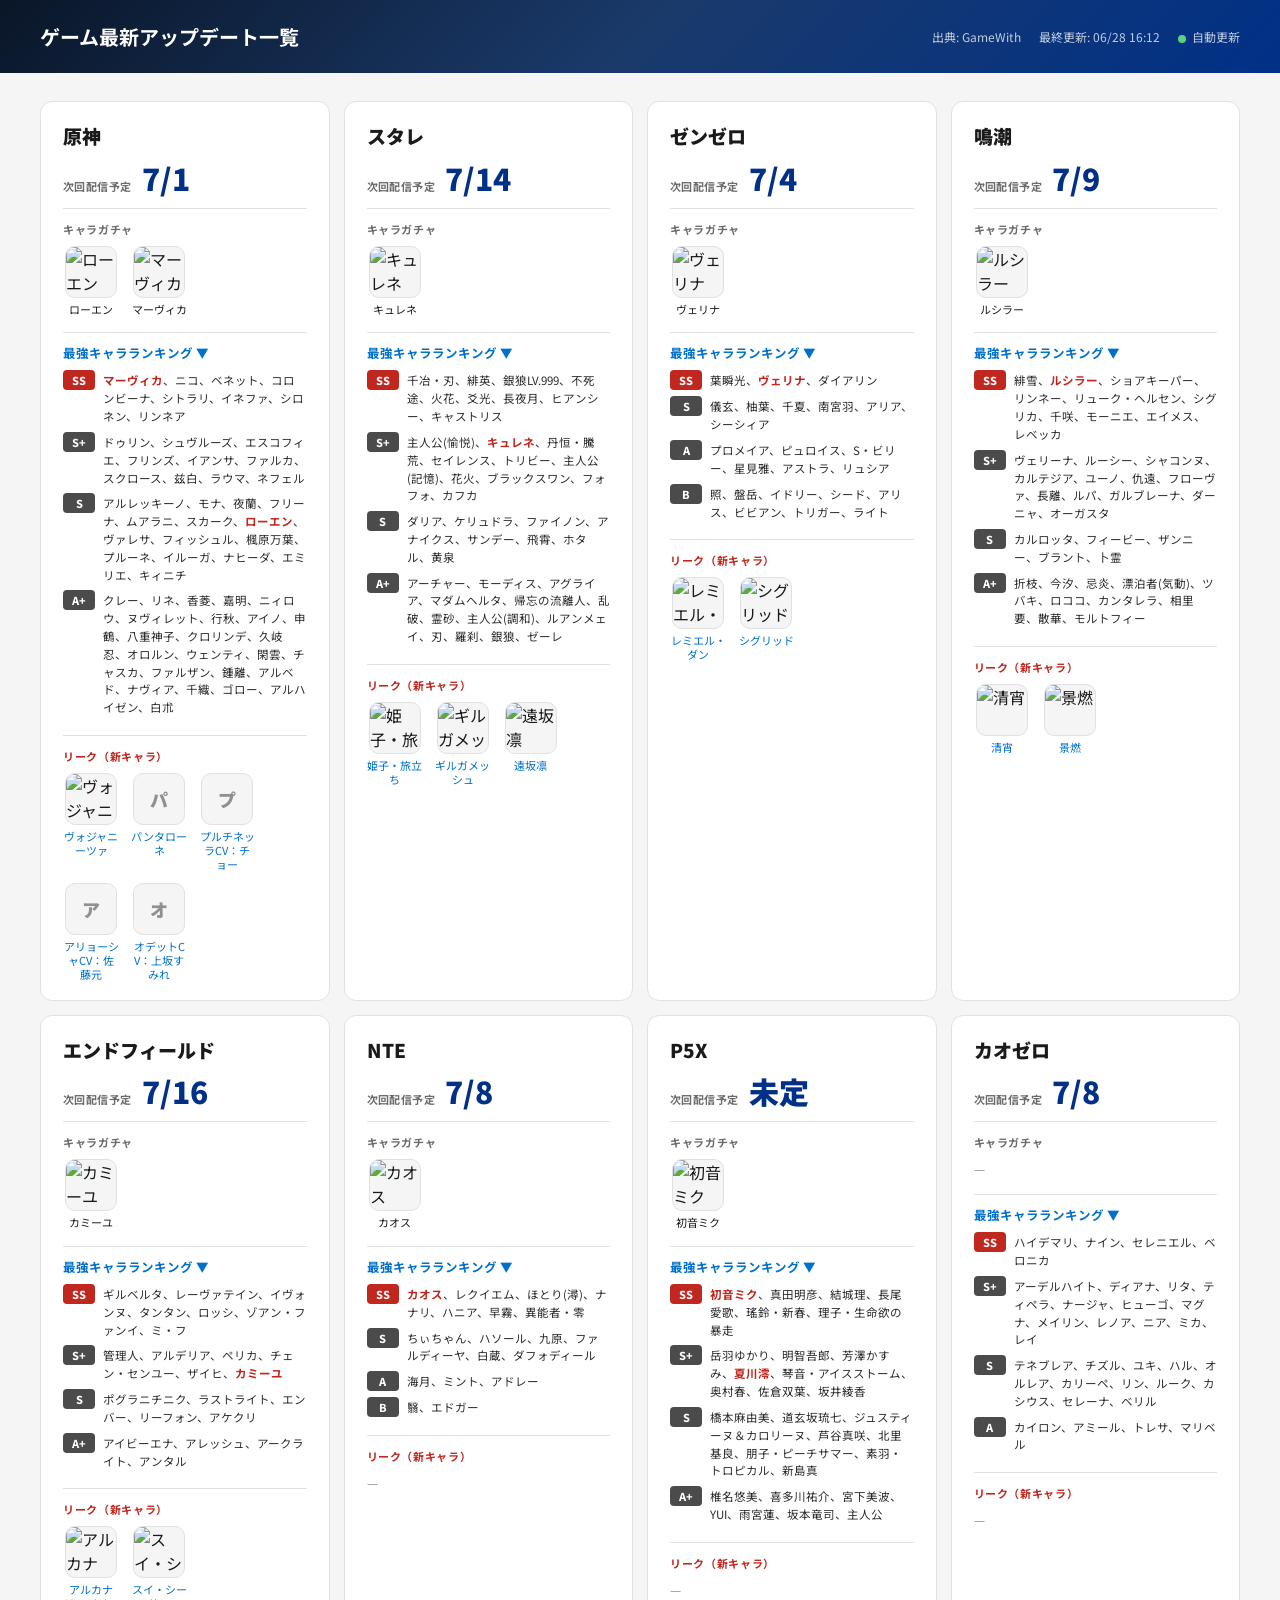
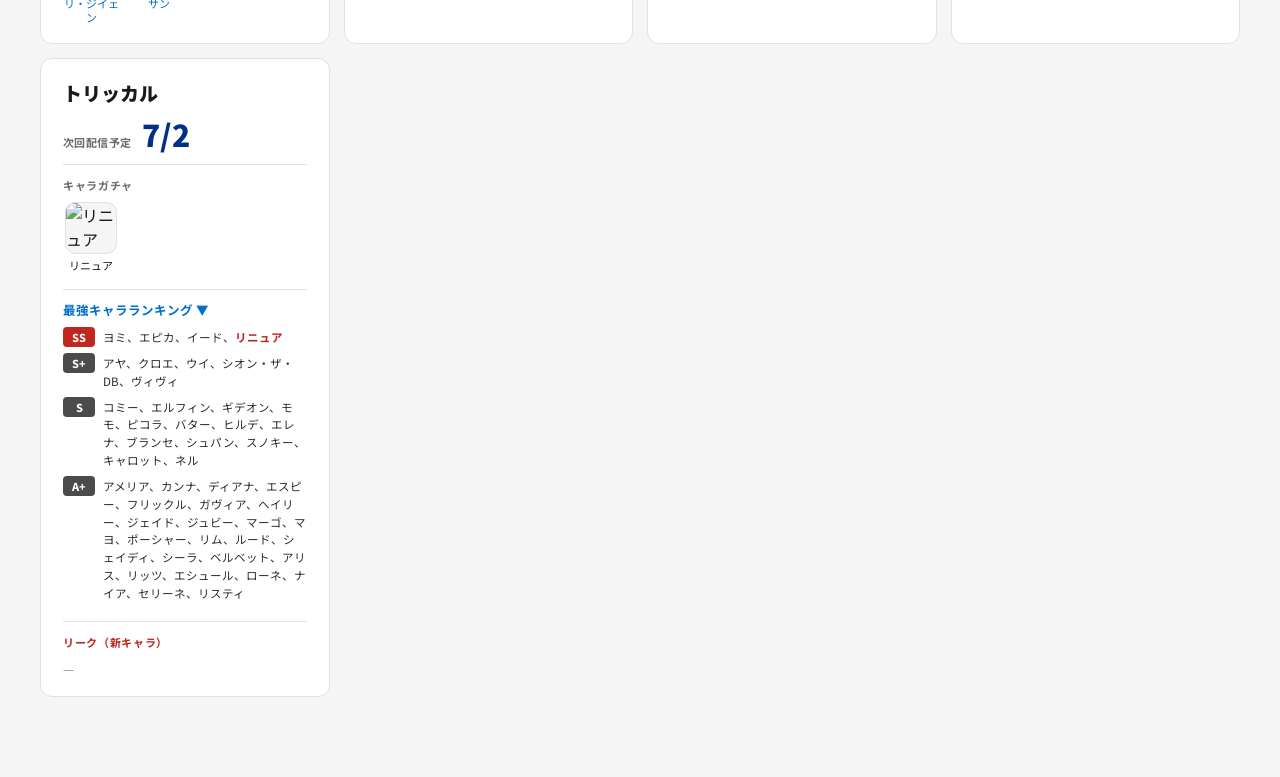
==== game-update-tracker/index.html @ 6299e8fa "feat: キャラガチャ欄をガチャスケジュールページ由来に（gacha_url追加、原神・P5X）。取得不可は最新キャラにフォールバック Co-Authored-By: Claude Opus 4.8" ====
<!DOCTYPE html>
<html lang="ja">
<head>
<meta charset="UTF-8">
<meta name="viewport" content="width=device-width, initial-scale=1.0">
<title>ゲーム最新アップデート一覧</title>
<link rel="stylesheet" href="https://unpkg.com/@spectrum-css/tokens@16/dist/css/index.css">
<style>
  @import url('https://fonts.googleapis.com/css2?family=Noto+Sans+JP:wght@400;500;700;900&display=swap');
  *{margin:0; padding:0; box-sizing:border-box;}
  body{
    font-family:"Noto Sans JP",-apple-system,BlinkMacSystemFont,sans-serif;
    background:var(--spectrum-gray-100,#f5f5f5); color:var(--spectrum-gray-900,#1a1a1a);
  }
  /* ── Header ── */
  .page-header{
    background:linear-gradient(135deg,#0a1628 0%,#1a3a6b 50%,#003087 100%);
    color:#fff; padding:22px 40px; position:sticky; top:0; z-index:100;
  }
  .header-inner{max-width:1760px; margin:0 auto; display:flex; align-items:center; gap:20px; flex-wrap:wrap;}
  .page-header h1{font-size:20px; font-weight:700;}
  .header-meta{margin-left:auto; display:flex; align-items:center; gap:18px; font-size:12px; color:rgba(255,255,255,.75);}
  .conn .dot{display:inline-block; width:8px; height:8px; border-radius:50%; background:rgba(255,255,255,.4); margin-right:6px; vertical-align:middle;}
  .conn .dot.ok{background:#5ad17a;}
  .btn-all{
    padding:8px 20px; border-radius:999px; border:1px solid rgba(255,255,255,.5);
    background:transparent; color:#fff; font-family:inherit; font-size:13px; font-weight:700;
    cursor:pointer; transition:all .15s;
  }
  .btn-all:hover:not(:disabled){background:#fff; color:#003087; border-color:#fff;}
  .btn-all:disabled{opacity:.4; cursor:default;}
  /* ── Content ── */
  .content{padding:28px 40px 80px; max-width:1760px; margin:0 auto;}
  .banner{display:none; font-size:12.5px; color:var(--spectrum-gray-700,#4b4b4b); background:#fff;
    border:1px solid var(--spectrum-gray-200,#e1e1e1); border-radius:10px; padding:12px 16px; margin-bottom:20px;}
  .banner.show{display:block;}
  .banner code{background:var(--spectrum-gray-100,#f5f5f5); padding:1px 6px; border-radius:4px;}
  .grid{display:grid; grid-template-columns:repeat(auto-fill,minmax(280px,1fr)); gap:14px;}
  .card{
    background:#fff; border-radius:12px; border:1px solid var(--spectrum-gray-200,#e1e1e1);
    padding:22px 22px 18px; display:flex; flex-direction:column; gap:14px;
    transition:box-shadow .15s, transform .12s;
  }
  .card:hover{box-shadow:0 4px 20px rgba(0,0,0,.08); transform:translateY(-2px);}
  .card.err{border-color:#c0271e;}
  .gname{font-size:19px; font-weight:900; line-height:1.3;}
  .release{display:flex; align-items:baseline; gap:10px;}
  .rlabel{font-size:11px; font-weight:700; color:var(--spectrum-gray-600,#6b6b6b); letter-spacing:.04em;}
  .rdate{font-size:30px; font-weight:900; color:#003087; line-height:1;}
  .datesrc{font-size:12px; color:#0070cc; text-decoration:none; font-weight:600;}
  .datesrc:hover{text-decoration:underline;}
  .datesrc.none{color:var(--spectrum-gray-700,#4b4b4b); font-weight:500;}
  .chars-sec{border-top:1px solid var(--spectrum-gray-200,#e1e1e1); padding-top:12px;}
  .chars-h{font-size:11px; font-weight:700; color:var(--spectrum-gray-600,#6b6b6b); letter-spacing:.06em; margin-bottom:9px;}
  .chars{display:flex; flex-wrap:wrap; gap:12px;}
  .char{display:flex; flex-direction:column; align-items:center; gap:5px; width:56px;}
  .char img{width:52px; height:52px; border-radius:10px; object-fit:cover; background:var(--spectrum-gray-100,#f5f5f5); border:1px solid var(--spectrum-gray-200,#e1e1e1);}
  .char .ph{width:52px; height:52px; border-radius:10px; background:var(--spectrum-gray-100,#f5f5f5); border:1px solid var(--spectrum-gray-200,#e1e1e1); display:flex; align-items:center; justify-content:center; font-size:18px; font-weight:900; color:var(--spectrum-gray-500,#909090);}
  .char .cn{font-size:11px; text-align:center; line-height:1.25; word-break:break-all;}
  .empty{font-size:12.5px; color:var(--spectrum-gray-500,#909090);}
  .src{margin-top:auto; font-size:12.5px; color:#0070cc; text-decoration:none; font-weight:600;}
  .src:hover{text-decoration:underline;}
  .errmsg{font-size:11.5px; color:#c0271e;}
  .tier{border-top:1px solid var(--spectrum-gray-200,#e1e1e1); margin-top:2px;}
  .tier-toggle{width:100%; text-align:left; border:none; background:none; padding:10px 0 2px; font-size:12.5px; font-weight:700; color:#0070cc; cursor:pointer; font-family:inherit;}
  .tier-toggle:hover{text-decoration:underline;}
  .tier-body{display:flex; flex-direction:column; gap:6px; padding:6px 0 2px;}
  .tier-row{display:flex; gap:8px; align-items:baseline;}
  .tier-rank{flex-shrink:0; min-width:32px; text-align:center; font-size:11px; font-weight:800; color:#fff; background:var(--spectrum-gray-700,#4b4b4b); border-radius:4px; padding:2px 4px;}
  .tier-rank.ss{background:#c0271e;}
  .tier-names{font-size:11.5px; color:var(--spectrum-gray-800,#2c2c2c); line-height:1.55;}
  .tier-names .hot{color:#c0271e; font-weight:700;}
  .leak{margin-top:2px;}
  .leak .chars-h{color:#c0271e;}
  a.rdate.lk{text-decoration:none; cursor:pointer;}
  a.rdate.lk:hover{text-decoration:underline;}
  .char a.cn{color:#0070cc; text-decoration:none;}
  .char a.cn:hover{text-decoration:underline;}
</style>
</head>
<body>
<header class="page-header">
  <div class="header-inner">
    <h1>ゲーム最新アップデート一覧</h1>
    <button class="btn-all" id="refreshAll">すべて更新</button>
    <div class="header-meta">
      <span>出典: GameWith</span>
      <span id="updatedAt">最終更新: —</span>
      <span class="conn" id="conn"><span class="dot"></span>接続確認中</span>
    </div>
  </div>
</header>
<main class="content">
  <div class="banner" id="banner"></div>
  <div class="grid" id="grid"></div>
</main>

<script>
const grid = document.getElementById('grid');
const banner = document.getElementById('banner');
const fmtTime = iso => {
  if(!iso) return '—';
  const d = new Date(iso); const p = n => String(n).padStart(2,'0');
  return `${p(d.getMonth()+1)}/${p(d.getDate())} ${p(d.getHours())}:${p(d.getMinutes())}`;
};
const esc = s => (s||'').replace(/[&<>"]/g, c => ({'&':'&amp;','<':'&lt;','>':'&gt;','"':'&quot;'}[c]));

function charHTML(c, href){
  const img = c.img
    ? `<img src="${esc(c.img)}" alt="${esc(c.name)}" loading="lazy">`
    : `<div class="ph">${esc((c.name||'?').slice(0,1))}</div>`;
  const cn = href
    ? `<a class="cn lk" href="${esc(href)}" rel="noopener">${esc(c.name)}</a>`
    : `<div class="cn">${esc(c.name)}</div>`;
  return `<div class="char">${img}${cn}</div>`;
}

function cardHTML(g){
  const charsBlock = (list, href) => (list && list.length)
    ? `<div class="chars">${list.map(c => charHTML(c, href)).join('')}</div>`
    : `<div class="empty">—</div>`;
  const rdate = g.date_url
    ? `<a class="rdate lk" href="${esc(g.date_url)}" rel="noopener">${esc(g.release_date||'未定')}</a>`
    : `<span class="rdate">${esc(g.release_date||'未定')}</span>`;
  const hot = g.banner_chars || [];
  const isHot = n => hot.some(b => b && (n === b || n.includes(b) || b.includes(n)));
  const nm = n => isHot(n) ? `<span class="hot">${esc(n)}</span>` : esc(n);
  const tier = (g.tier && g.tier.length)
    ? `<div class="tier"><button class="tier-toggle" type="button" data-src="${esc(g.tier_url||'')}">最強キャラランキング ▼</button>`
      + `<div class="tier-body" hidden>`
      + g.tier.map(t => `<div class="tier-row"><span class="tier-rank ${t.rank==='SS'?'ss':''}">${esc(t.rank)}</span><span class="tier-names">${t.chars.map(nm).join('、')}</span></div>`).join('')
      + `</div></div>`
    : '';
  const newSec = `<div class="chars-sec"><div class="chars-h">キャラガチャ</div>${charsBlock(g.new_characters)}</div>`;
  const leakSec = `<div class="chars-sec leak"><div class="chars-h">リーク（新キャラ）</div>${charsBlock(g.leak_characters, g.leak_url)}</div>`;
  const err = g.error ? `<div class="errmsg">取得エラー: ${esc(g.error)}</div>` : '';
  return `
  <div class="card${g.error?' err':''}" data-id="${g.id}">
    <div class="gname">${esc(g.short||g.name)}</div>
    <div class="release"><span class="rlabel">次回配信予定</span>${rdate}</div>
    ${newSec}
    ${tier}
    ${leakSec}
    ${err}
  </div>`;
}

function render(data){
  grid.innerHTML = data.games.map(cardHTML).join('');
  document.getElementById('updatedAt').textContent = '最終更新: ' + fmtTime(data.updated_at);
}
// mode: 'server'（ローカルサーバ接続）/ 'static'（Pages等・data.json直読み）/ 'off'
function setConn(mode){
  const conn = document.getElementById('conn');
  const btn = document.getElementById('refreshAll');
  if(mode === 'server'){
    conn.innerHTML = '<span class="dot ok"></span>サーバ接続中';
    btn.style.display = ''; btn.disabled = false;
  } else if(mode === 'static'){
    conn.innerHTML = '<span class="dot ok"></span>自動更新';
    btn.style.display = 'none';
  } else {
    conn.innerHTML = '<span class="dot"></span>未接続';
    btn.style.display = 'none';
  }
}
async function load(){
  // 1) ローカルサーバがあればライブ取得
  try{
    const r = await fetch('/api/games', {cache:'no-store'});
    if(r.ok){ setConn('server'); render(await r.json()); return; }
  }catch(e){}
  // 2) 静的配信（GitHub Pages 等）: data.json を直読み
  try{
    const r = await fetch('data.json', {cache:'no-store'});
    if(r.ok){ setConn('static'); render(await r.json()); return; }
  }catch(e){}
  setConn('off');
  banner.classList.add('show');
  banner.innerHTML = 'データを読み込めません。ローカルで使う場合は <code>start.command</code> を起動してください。';
}
async function refreshAll(){
  const btn = document.getElementById('refreshAll');
  btn.disabled = true; btn.textContent = '全件取得中…'; grid.style.opacity = .5;
  try{
    const data = await (await fetch('/api/refresh-all', {method:'POST'})).json();
    setConn('server'); render(data);
  }catch(e){ setConn('off'); }
  grid.style.opacity = 1; btn.textContent = 'すべて更新'; btn.disabled = false;
}
document.getElementById('refreshAll').addEventListener('click', refreshAll);
function openWin(url){
  if(!url) return;
  const w = 412, h = 915;
  // 画面右側に表示。名前付きウィンドウ "gw_popup" を使い回す（中身が差し替わる）。
  const feat = `popup=yes,width=${w},height=${h},left=${Math.max(0,screen.width-w-40)},top=80,scrollbars=yes,resizable=yes`;
  window.open(url, 'gw_popup', feat);
}
grid.addEventListener('click', e => {
  // すべてのリンク（次回配信予定・リーク）は別ウィンドウで開く仕様に統一。
  const a = e.target.closest('a.lk');
  if(a){ e.preventDefault(); openWin(a.getAttribute('href')); return; }
  const b = e.target.closest('.tier-toggle');
  if(!b) return;
  const body = b.nextElementSibling;
  if(body.hasAttribute('hidden')){
    body.removeAttribute('hidden'); b.textContent = '最強キャラランキング ▲';
    openWin(b.dataset.src);
  } else {
    body.setAttribute('hidden',''); b.textContent = '最強キャラランキング ▼';
  }
});
load();
</script>
</body>
</html>
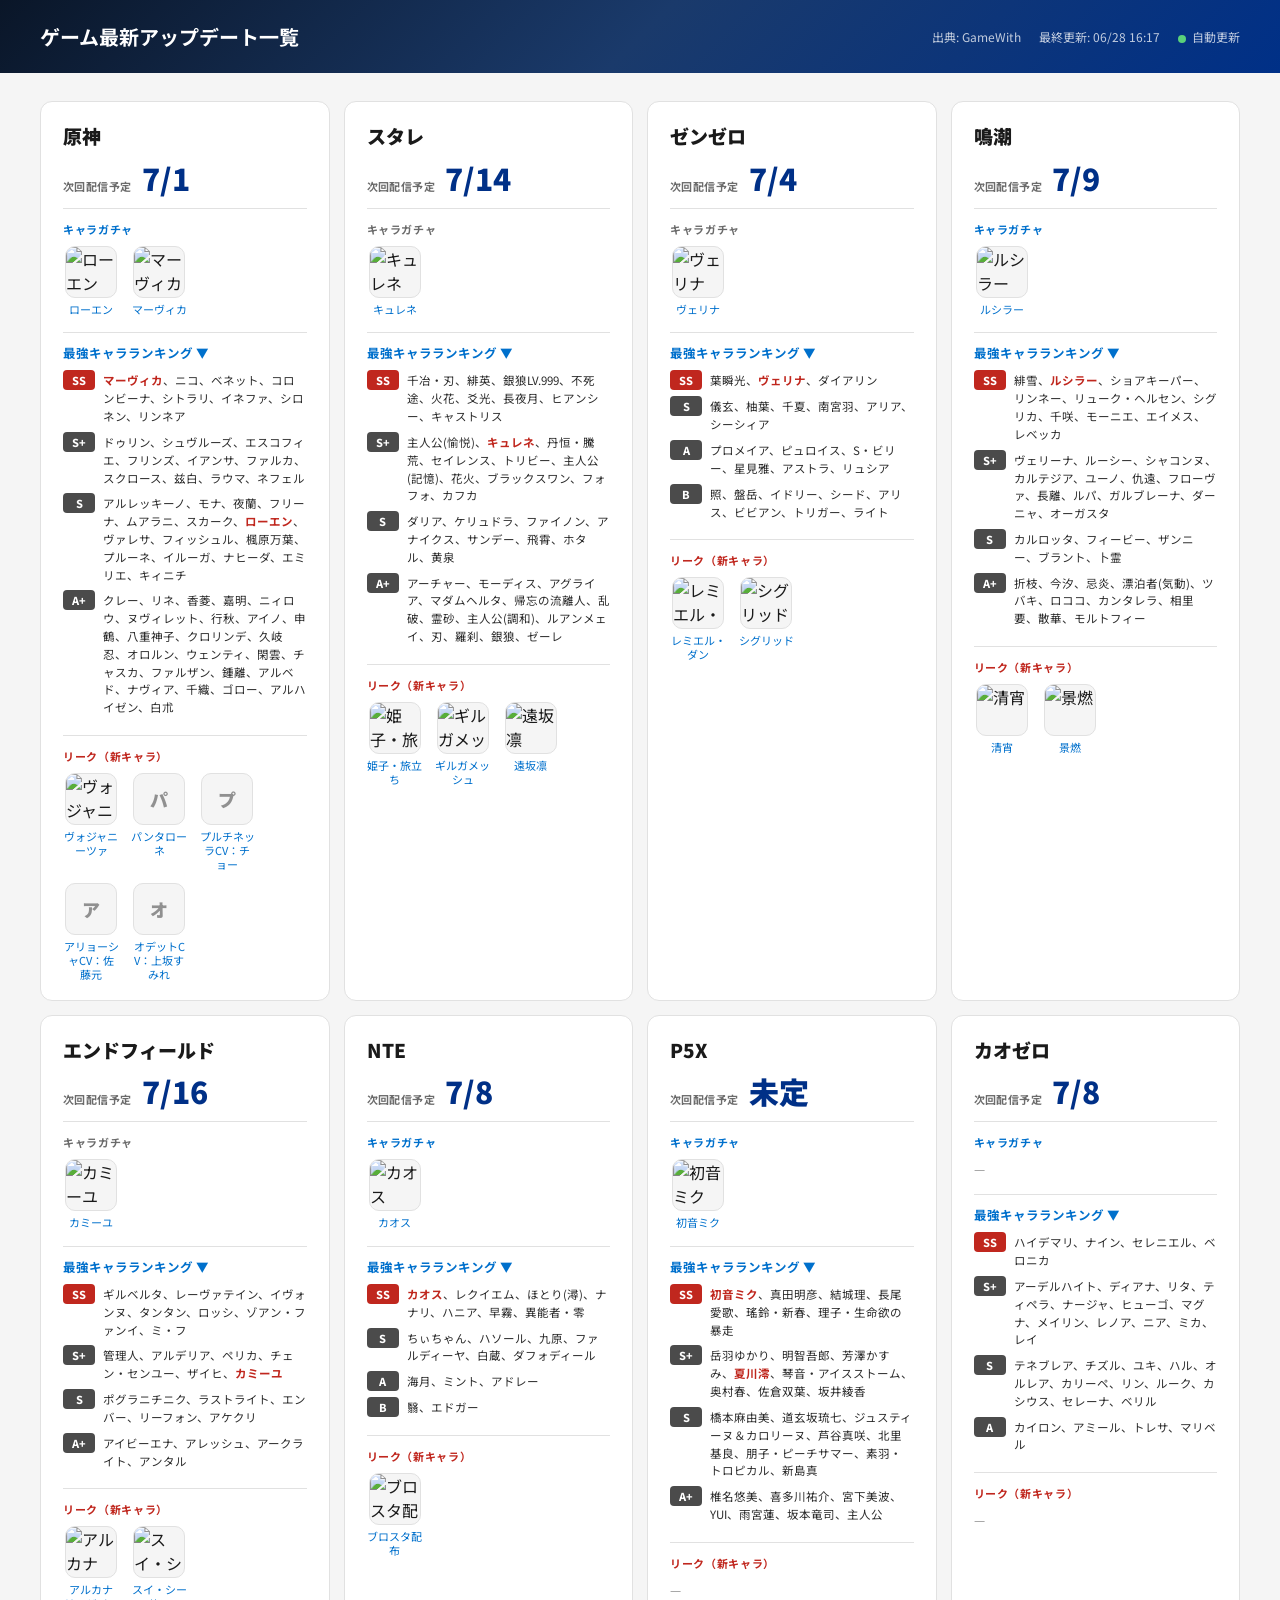
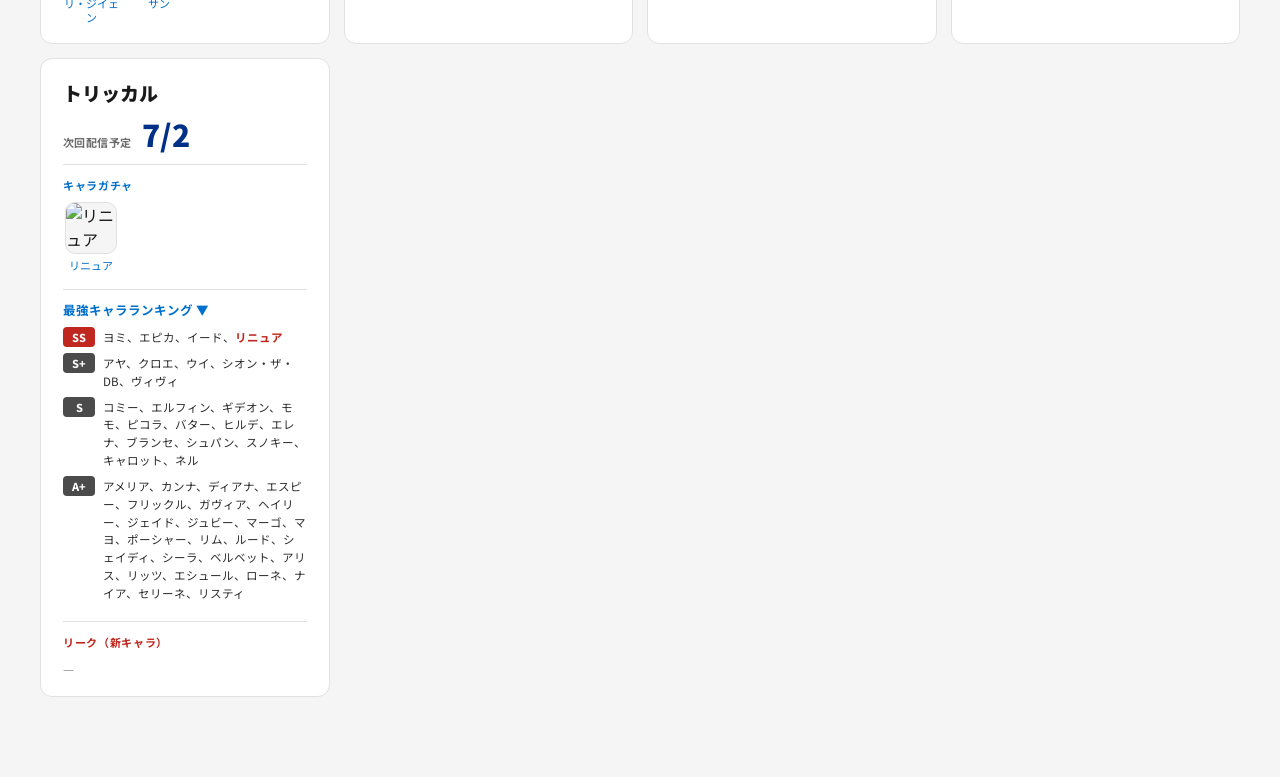
==== commit b88c7872: "feat: キャラガチャ見出し→ガチャページ、各キャラ→キャラページ、ランキング各キャラ→キャラページのリンク追加。NTEリーク(gamsgo)設定 Co-Authored-By: Claude Op" ====
--- a/game-update-tracker/index.html
+++ b/game-update-tracker/index.html
@@ -76,6 +76,10 @@
   a.rdate.lk:hover{text-decoration:underline;}
   .char a.cn{color:#0070cc; text-decoration:none;}
   .char a.cn:hover{text-decoration:underline;}
+  a.chars-h{display:block; color:#0070cc; text-decoration:none; cursor:pointer;}
+  a.chars-h:hover{text-decoration:underline;}
+  .tier-names a.tlink{color:inherit; text-decoration:none;}
+  .tier-names a.tlink:hover{text-decoration:underline;}
 </style>
 </head>
 <body>
@@ -109,8 +113,9 @@
   const img = c.img
     ? `<img src="${esc(c.img)}" alt="${esc(c.name)}" loading="lazy">`
     : `<div class="ph">${esc((c.name||'?').slice(0,1))}</div>`;
-  const cn = href
-    ? `<a class="cn lk" href="${esc(href)}" rel="noopener">${esc(c.name)}</a>`
+  const link = c.url || href;
+  const cn = link
+    ? `<a class="cn lk" href="${esc(link)}" rel="noopener">${esc(c.name)}</a>`
     : `<div class="cn">${esc(c.name)}</div>`;
   return `<div class="char">${img}${cn}</div>`;
 }
@@ -124,14 +129,21 @@
     : `<span class="rdate">${esc(g.release_date||'未定')}</span>`;
   const hot = g.banner_chars || [];
   const isHot = n => hot.some(b => b && (n === b || n.includes(b) || b.includes(n)));
-  const nm = n => isHot(n) ? `<span class="hot">${esc(n)}</span>` : esc(n);
+  const links = g.char_links || {};
+  const nm = n => {
+    const t = isHot(n) ? `<span class="hot">${esc(n)}</span>` : esc(n);
+    return links[n] ? `<a class="lk tlink" href="${esc(links[n])}" rel="noopener">${t}</a>` : t;
+  };
   const tier = (g.tier && g.tier.length)
     ? `<div class="tier"><button class="tier-toggle" type="button" data-src="${esc(g.tier_url||'')}">最強キャラランキング ▼</button>`
       + `<div class="tier-body" hidden>`
       + g.tier.map(t => `<div class="tier-row"><span class="tier-rank ${t.rank==='SS'?'ss':''}">${esc(t.rank)}</span><span class="tier-names">${t.chars.map(nm).join('、')}</span></div>`).join('')
       + `</div></div>`
     : '';
-  const newSec = `<div class="chars-sec"><div class="chars-h">キャラガチャ</div>${charsBlock(g.new_characters)}</div>`;
+  const gachaHead = g.gacha_url
+    ? `<a class="chars-h lk" href="${esc(g.gacha_url)}" rel="noopener">キャラガチャ</a>`
+    : `<div class="chars-h">キャラガチャ</div>`;
+  const newSec = `<div class="chars-sec">${gachaHead}${charsBlock(g.new_characters)}</div>`;
   const leakSec = `<div class="chars-sec leak"><div class="chars-h">リーク（新キャラ）</div>${charsBlock(g.leak_characters, g.leak_url)}</div>`;
   const err = g.error ? `<div class="errmsg">取得エラー: ${esc(g.error)}</div>` : '';
   return `
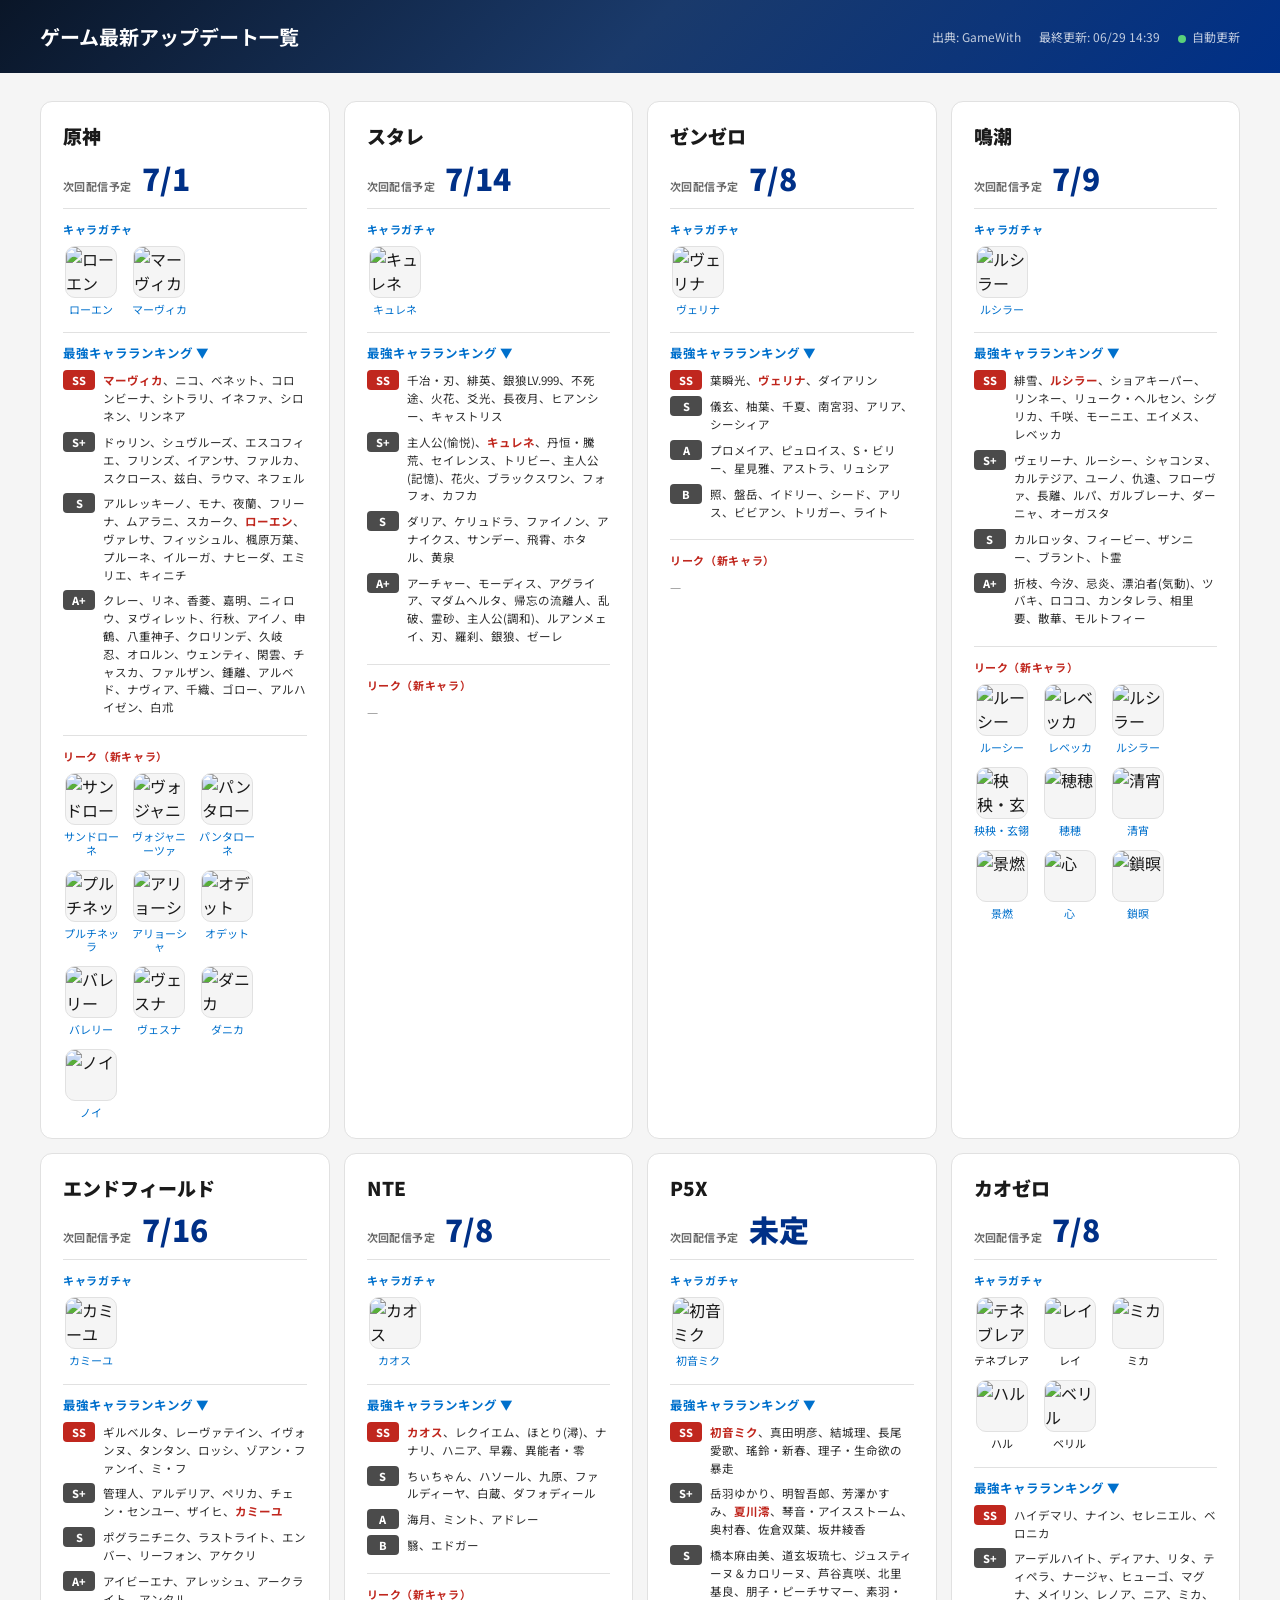
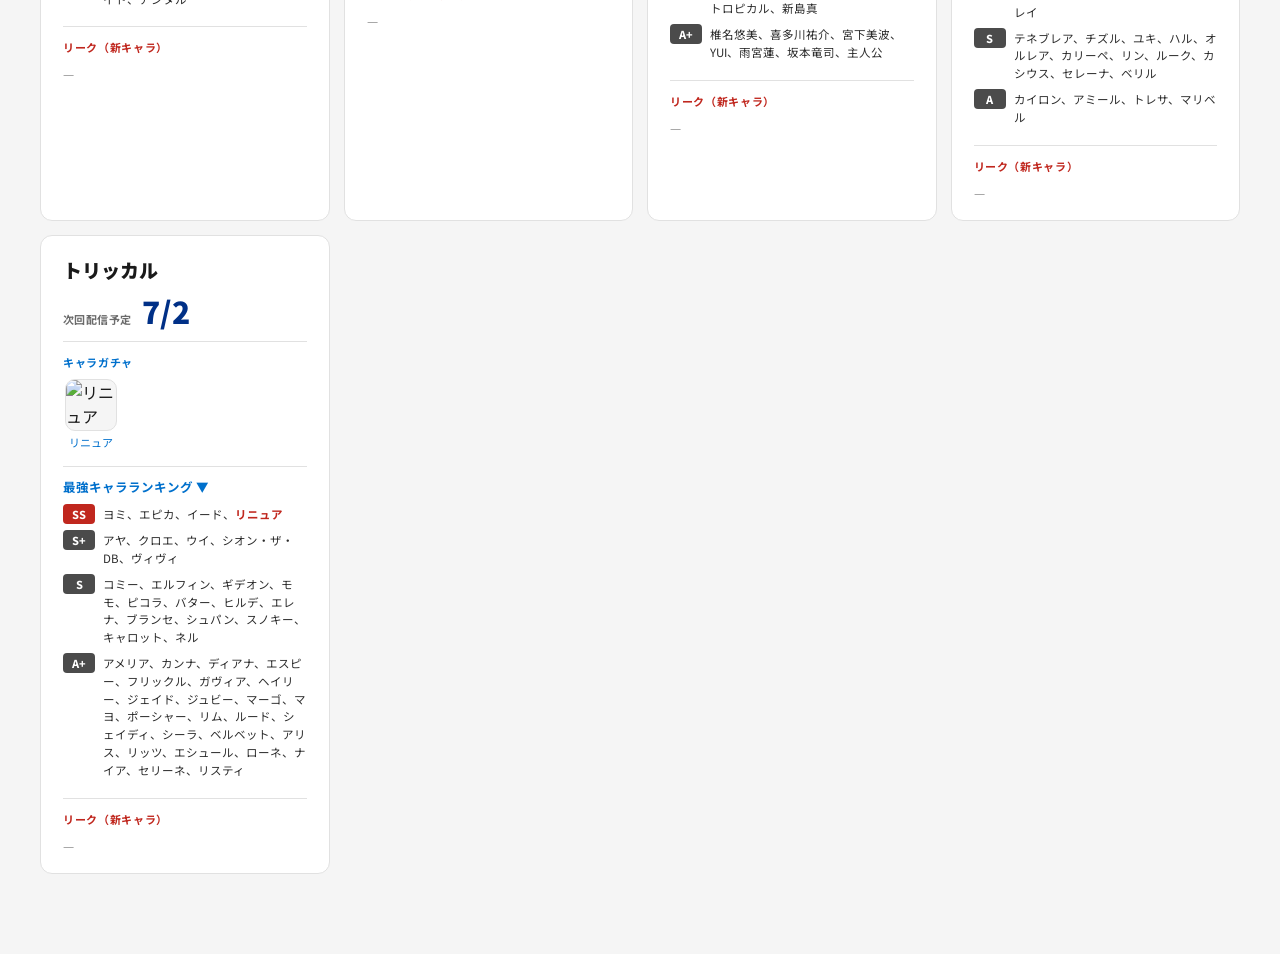
==== commit d0c9c98e: "feat: 次回配信予定を現行ガチャ期間(年付き)で厳密判定。スタレ/ゼンゼロ/エンドフィールド(game8)の日付ソース設定。リーク見出しリンク・重複排除・取得失敗時の保持 Co-Authored-" ====
--- a/game-update-tracker/index.html
+++ b/game-update-tracker/index.html
@@ -144,7 +144,10 @@
     ? `<a class="chars-h lk" href="${esc(g.gacha_url)}" rel="noopener">キャラガチャ</a>`
     : `<div class="chars-h">キャラガチャ</div>`;
   const newSec = `<div class="chars-sec">${gachaHead}${charsBlock(g.new_characters)}</div>`;
-  const leakSec = `<div class="chars-sec leak"><div class="chars-h">リーク（新キャラ）</div>${charsBlock(g.leak_characters, g.leak_url)}</div>`;
+  const leakHead = g.leak_url
+    ? `<a class="chars-h lk" href="${esc(g.leak_url)}" rel="noopener">リーク（新キャラ）</a>`
+    : `<div class="chars-h">リーク（新キャラ）</div>`;
+  const leakSec = `<div class="chars-sec leak">${leakHead}${charsBlock(g.leak_characters, g.leak_url)}</div>`;
   const err = g.error ? `<div class="errmsg">取得エラー: ${esc(g.error)}</div>` : '';
   return `
   <div class="card${g.error?' err':''}" data-id="${g.id}">
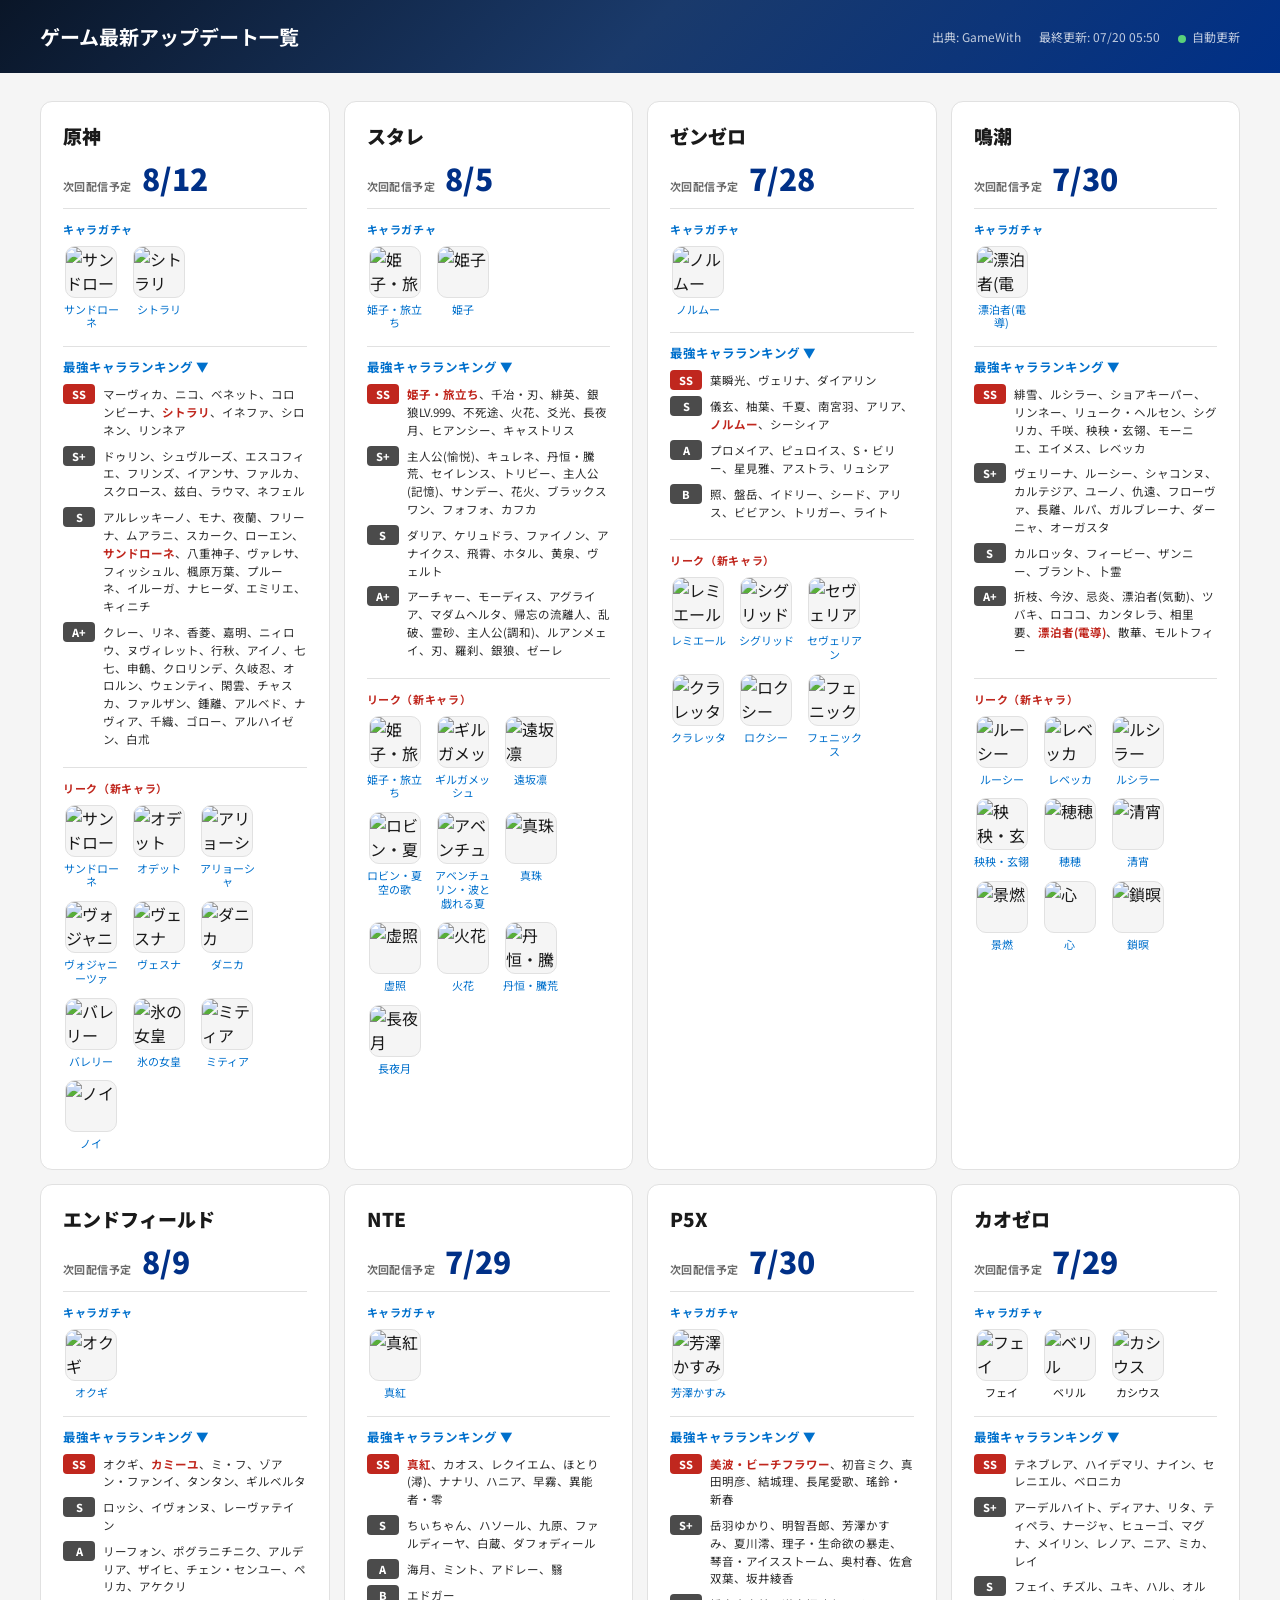
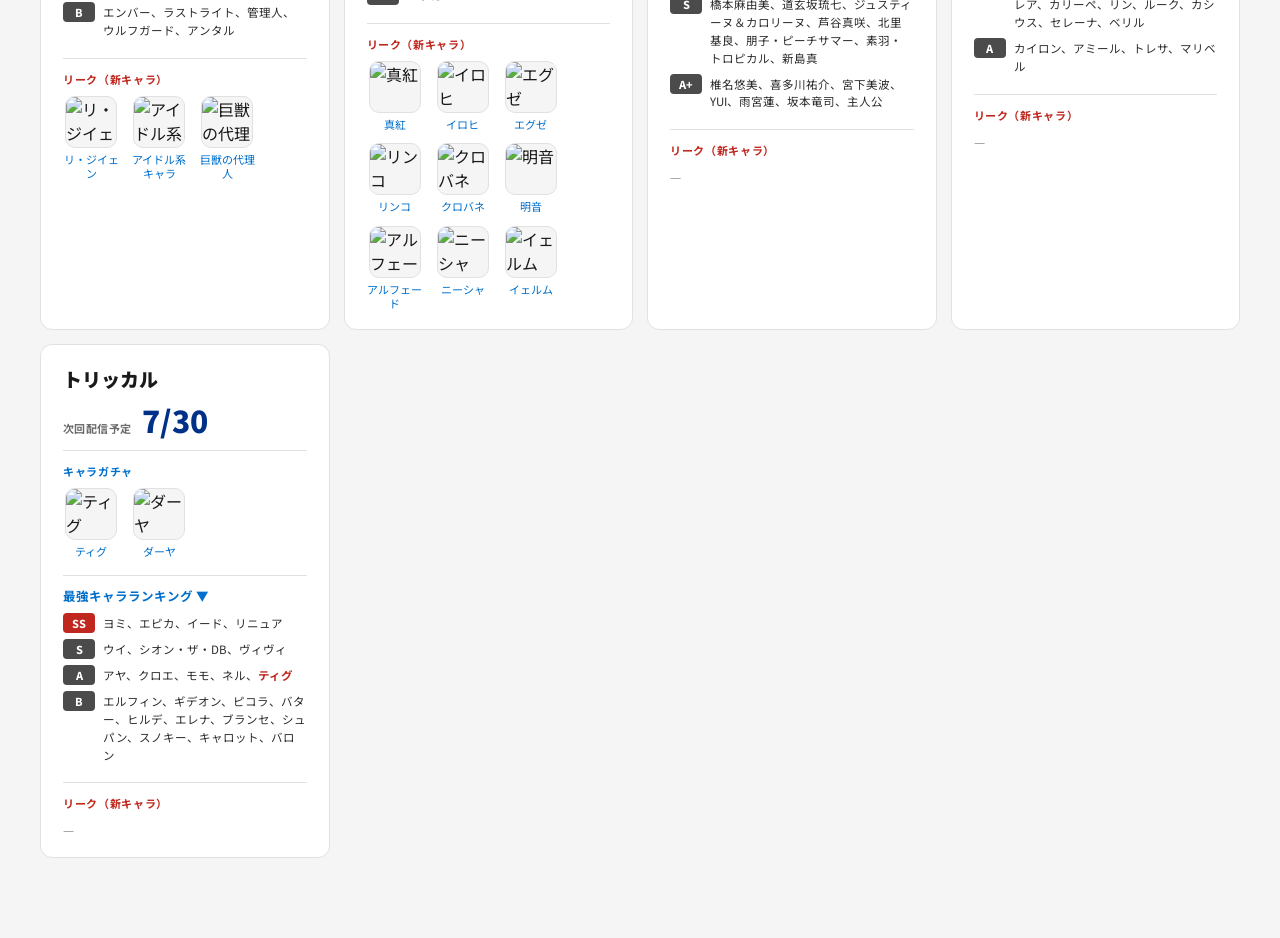
==== commit f3ce85f2: "change: クリック時のリンクを別ウィンドウ(popup)から別タブ(target=_blank)に変更" ====
--- a/game-update-tracker/index.html
+++ b/game-update-tracker/index.html
@@ -115,7 +115,7 @@
     : `<div class="ph">${esc((c.name||'?').slice(0,1))}</div>`;
   const link = c.url || href;
   const cn = link
-    ? `<a class="cn lk" href="${esc(link)}" rel="noopener">${esc(c.name)}</a>`
+    ? `<a class="cn lk" href="${esc(link)}" target="_blank" rel="noopener">${esc(c.name)}</a>`
     : `<div class="cn">${esc(c.name)}</div>`;
   return `<div class="char">${img}${cn}</div>`;
 }
@@ -125,14 +125,14 @@
     ? `<div class="chars">${list.map(c => charHTML(c, href)).join('')}</div>`
     : `<div class="empty">—</div>`;
   const rdate = g.date_url
-    ? `<a class="rdate lk" href="${esc(g.date_url)}" rel="noopener">${esc(g.release_date||'未定')}</a>`
+    ? `<a class="rdate lk" href="${esc(g.date_url)}" target="_blank" rel="noopener">${esc(g.release_date||'未定')}</a>`
     : `<span class="rdate">${esc(g.release_date||'未定')}</span>`;
   const hot = g.banner_chars || [];
   const isHot = n => hot.some(b => b && (n === b || n.includes(b) || b.includes(n)));
   const links = g.char_links || {};
   const nm = n => {
     const t = isHot(n) ? `<span class="hot">${esc(n)}</span>` : esc(n);
-    return links[n] ? `<a class="lk tlink" href="${esc(links[n])}" rel="noopener">${t}</a>` : t;
+    return links[n] ? `<a class="lk tlink" href="${esc(links[n])}" target="_blank" rel="noopener">${t}</a>` : t;
   };
   const tier = (g.tier && g.tier.length)
     ? `<div class="tier"><button class="tier-toggle" type="button" data-src="${esc(g.tier_url||'')}">最強キャラランキング ▼</button>`
@@ -206,15 +206,11 @@
 document.getElementById('refreshAll').addEventListener('click', refreshAll);
 function openWin(url){
   if(!url) return;
-  const w = 412, h = 915;
-  // 画面右側に表示。名前付きウィンドウ "gw_popup" を使い回す（中身が差し替わる）。
-  const feat = `popup=yes,width=${w},height=${h},left=${Math.max(0,screen.width-w-40)},top=80,scrollbars=yes,resizable=yes`;
-  window.open(url, 'gw_popup', feat);
+  // リンクは別タブで開く。
+  window.open(url, '_blank', 'noopener');
 }
 grid.addEventListener('click', e => {
-  // すべてのリンク（次回配信予定・リーク）は別ウィンドウで開く仕様に統一。
-  const a = e.target.closest('a.lk');
-  if(a){ e.preventDefault(); openWin(a.getAttribute('href')); return; }
+  // リンク（a.lk）は target="_blank" で別タブ遷移するので横取りしない。
   const b = e.target.closest('.tier-toggle');
   if(!b) return;
   const body = b.nextElementSibling;
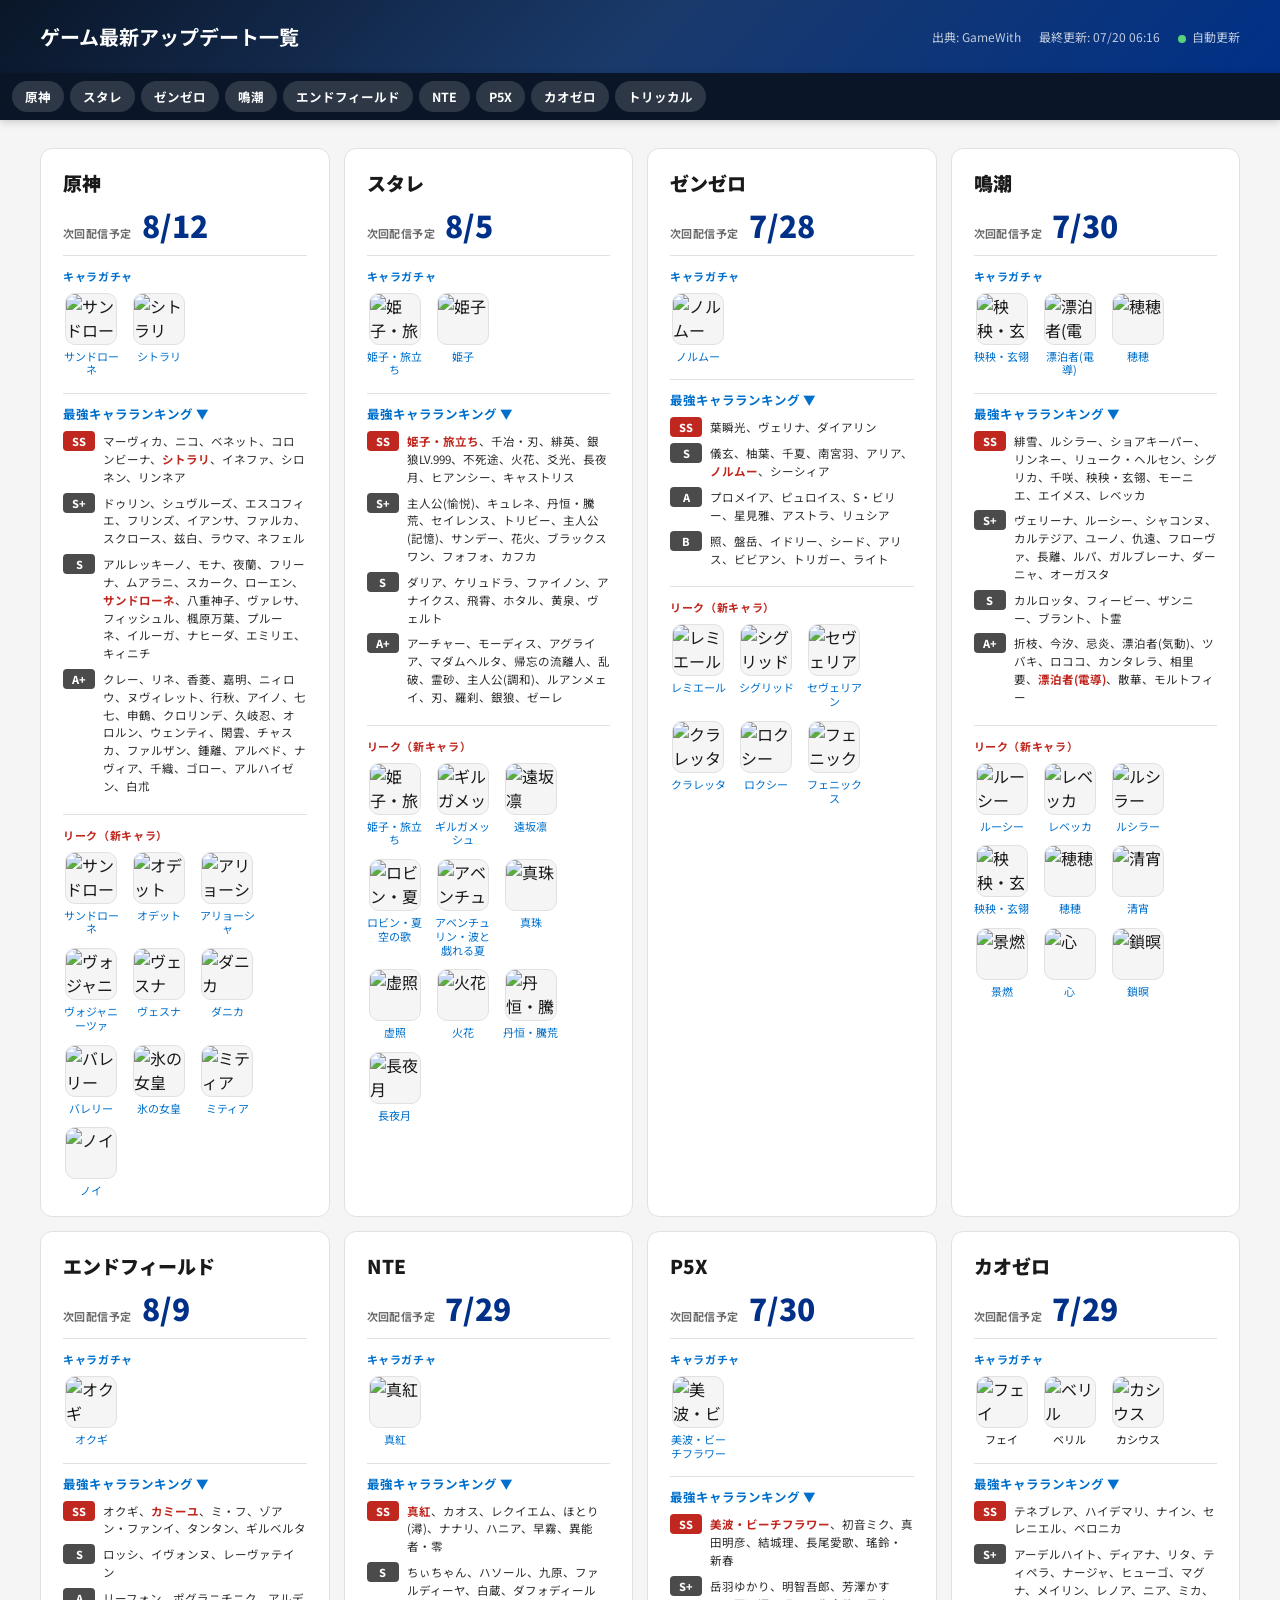
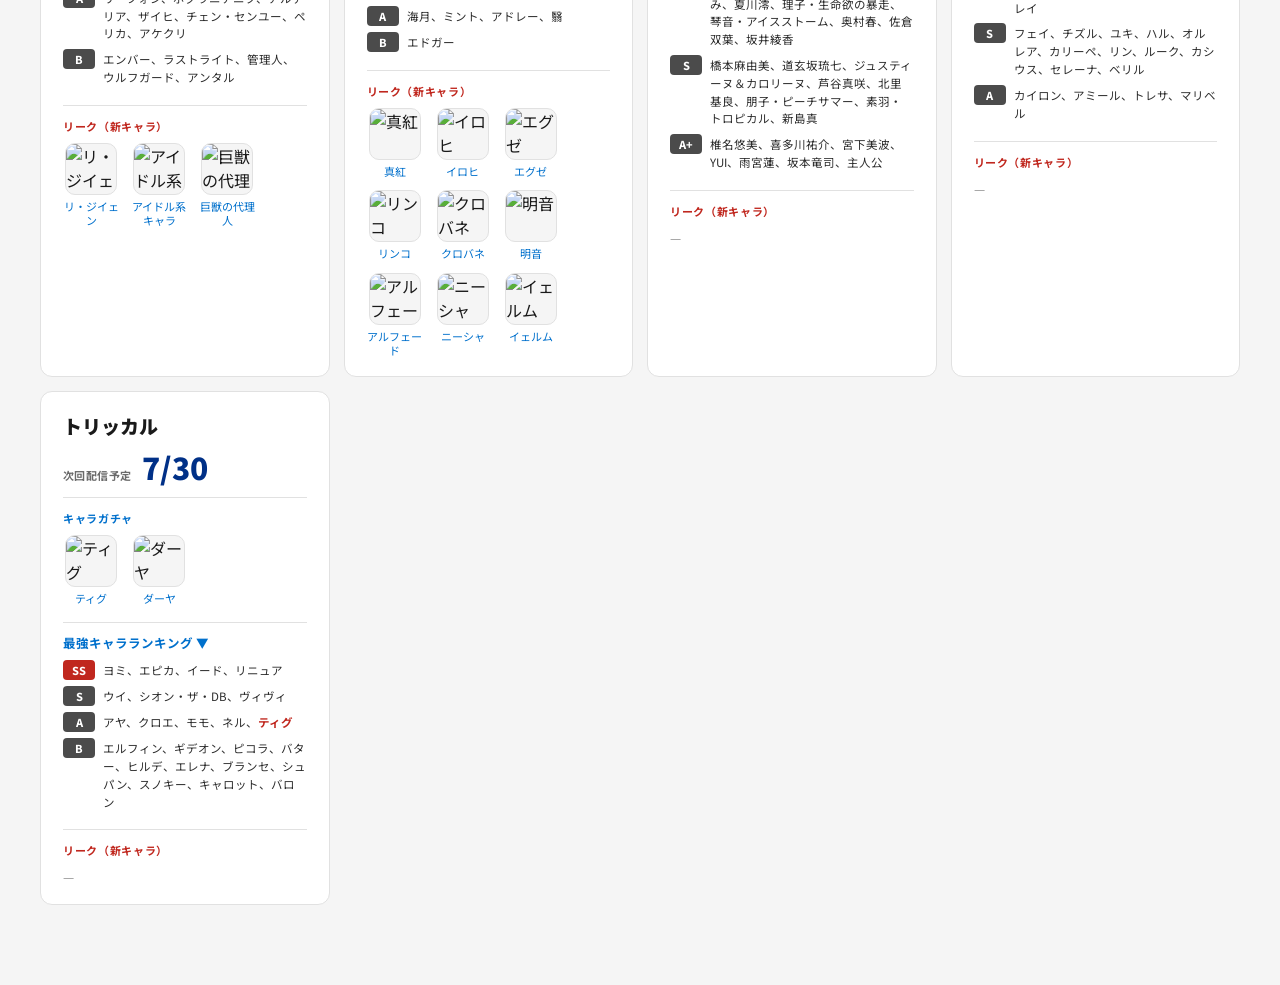
==== commit 12a20a8c: "feat: 上部固定のゲーム内アンカーメニュー追加。P5Xキャラガチャをティアpage最新キャラに修正(美波・ビーチフラワー)。キャラガチャ/リーク見出しリンクを別タブに" ====
--- a/game-update-tracker/index.html
+++ b/game-update-tracker/index.html
@@ -15,8 +15,19 @@
   /* ── Header ── */
   .page-header{
     background:linear-gradient(135deg,#0a1628 0%,#1a3a6b 50%,#003087 100%);
-    color:#fff; padding:22px 40px; position:sticky; top:0; z-index:100;
-  }
+    color:#fff; padding:22px 40px;
+  }
+  /* ── 上部固定のゲーム内リンクメニュー ── */
+  .gamenav{
+    position:sticky; top:0; z-index:100; display:flex; gap:6px; overflow-x:auto;
+    padding:8px 12px; background:#0a1628; box-shadow:0 2px 8px rgba(0,0,0,.18);
+    -webkit-overflow-scrolling:touch;
+  }
+  .gamenav a{
+    flex:0 0 auto; color:#fff; background:rgba(255,255,255,.14); border-radius:999px;
+    padding:6px 13px; font-size:12.5px; font-weight:700; text-decoration:none; white-space:nowrap;
+  }
+  .gamenav a:hover{background:#fff; color:#003087;}
   .header-inner{max-width:1760px; margin:0 auto; display:flex; align-items:center; gap:20px; flex-wrap:wrap;}
   .page-header h1{font-size:20px; font-weight:700;}
   .header-meta{margin-left:auto; display:flex; align-items:center; gap:18px; font-size:12px; color:rgba(255,255,255,.75);}
@@ -39,7 +50,7 @@
   .card{
     background:#fff; border-radius:12px; border:1px solid var(--spectrum-gray-200,#e1e1e1);
     padding:22px 22px 18px; display:flex; flex-direction:column; gap:14px;
-    transition:box-shadow .15s, transform .12s;
+    transition:box-shadow .15s, transform .12s; scroll-margin-top:56px;
   }
   .card:hover{box-shadow:0 4px 20px rgba(0,0,0,.08); transform:translateY(-2px);}
   .card.err{border-color:#c0271e;}
@@ -94,6 +105,7 @@
     </div>
   </div>
 </header>
+<nav class="gamenav" id="gamenav"></nav>
 <main class="content">
   <div class="banner" id="banner"></div>
   <div class="grid" id="grid"></div>
@@ -141,16 +153,16 @@
       + `</div></div>`
     : '';
   const gachaHead = g.gacha_url
-    ? `<a class="chars-h lk" href="${esc(g.gacha_url)}" rel="noopener">キャラガチャ</a>`
+    ? `<a class="chars-h lk" href="${esc(g.gacha_url)}" target="_blank" rel="noopener">キャラガチャ</a>`
     : `<div class="chars-h">キャラガチャ</div>`;
   const newSec = `<div class="chars-sec">${gachaHead}${charsBlock(g.new_characters)}</div>`;
   const leakHead = g.leak_url
-    ? `<a class="chars-h lk" href="${esc(g.leak_url)}" rel="noopener">リーク（新キャラ）</a>`
+    ? `<a class="chars-h lk" href="${esc(g.leak_url)}" target="_blank" rel="noopener">リーク（新キャラ）</a>`
     : `<div class="chars-h">リーク（新キャラ）</div>`;
   const leakSec = `<div class="chars-sec leak">${leakHead}${charsBlock(g.leak_characters, g.leak_url)}</div>`;
   const err = g.error ? `<div class="errmsg">取得エラー: ${esc(g.error)}</div>` : '';
   return `
-  <div class="card${g.error?' err':''}" data-id="${g.id}">
+  <div class="card${g.error?' err':''}" id="g-${g.id}" data-id="${g.id}">
     <div class="gname">${esc(g.short||g.name)}</div>
     <div class="release"><span class="rlabel">次回配信予定</span>${rdate}</div>
     ${newSec}
@@ -162,6 +174,8 @@
 
 function render(data){
   grid.innerHTML = data.games.map(cardHTML).join('');
+  document.getElementById('gamenav').innerHTML =
+    data.games.map(g => `<a href="#g-${g.id}">${esc(g.short||g.name)}</a>`).join('');
   document.getElementById('updatedAt').textContent = '最終更新: ' + fmtTime(data.updated_at);
 }
 // mode: 'server'（ローカルサーバ接続）/ 'static'（Pages等・data.json直読み）/ 'off'
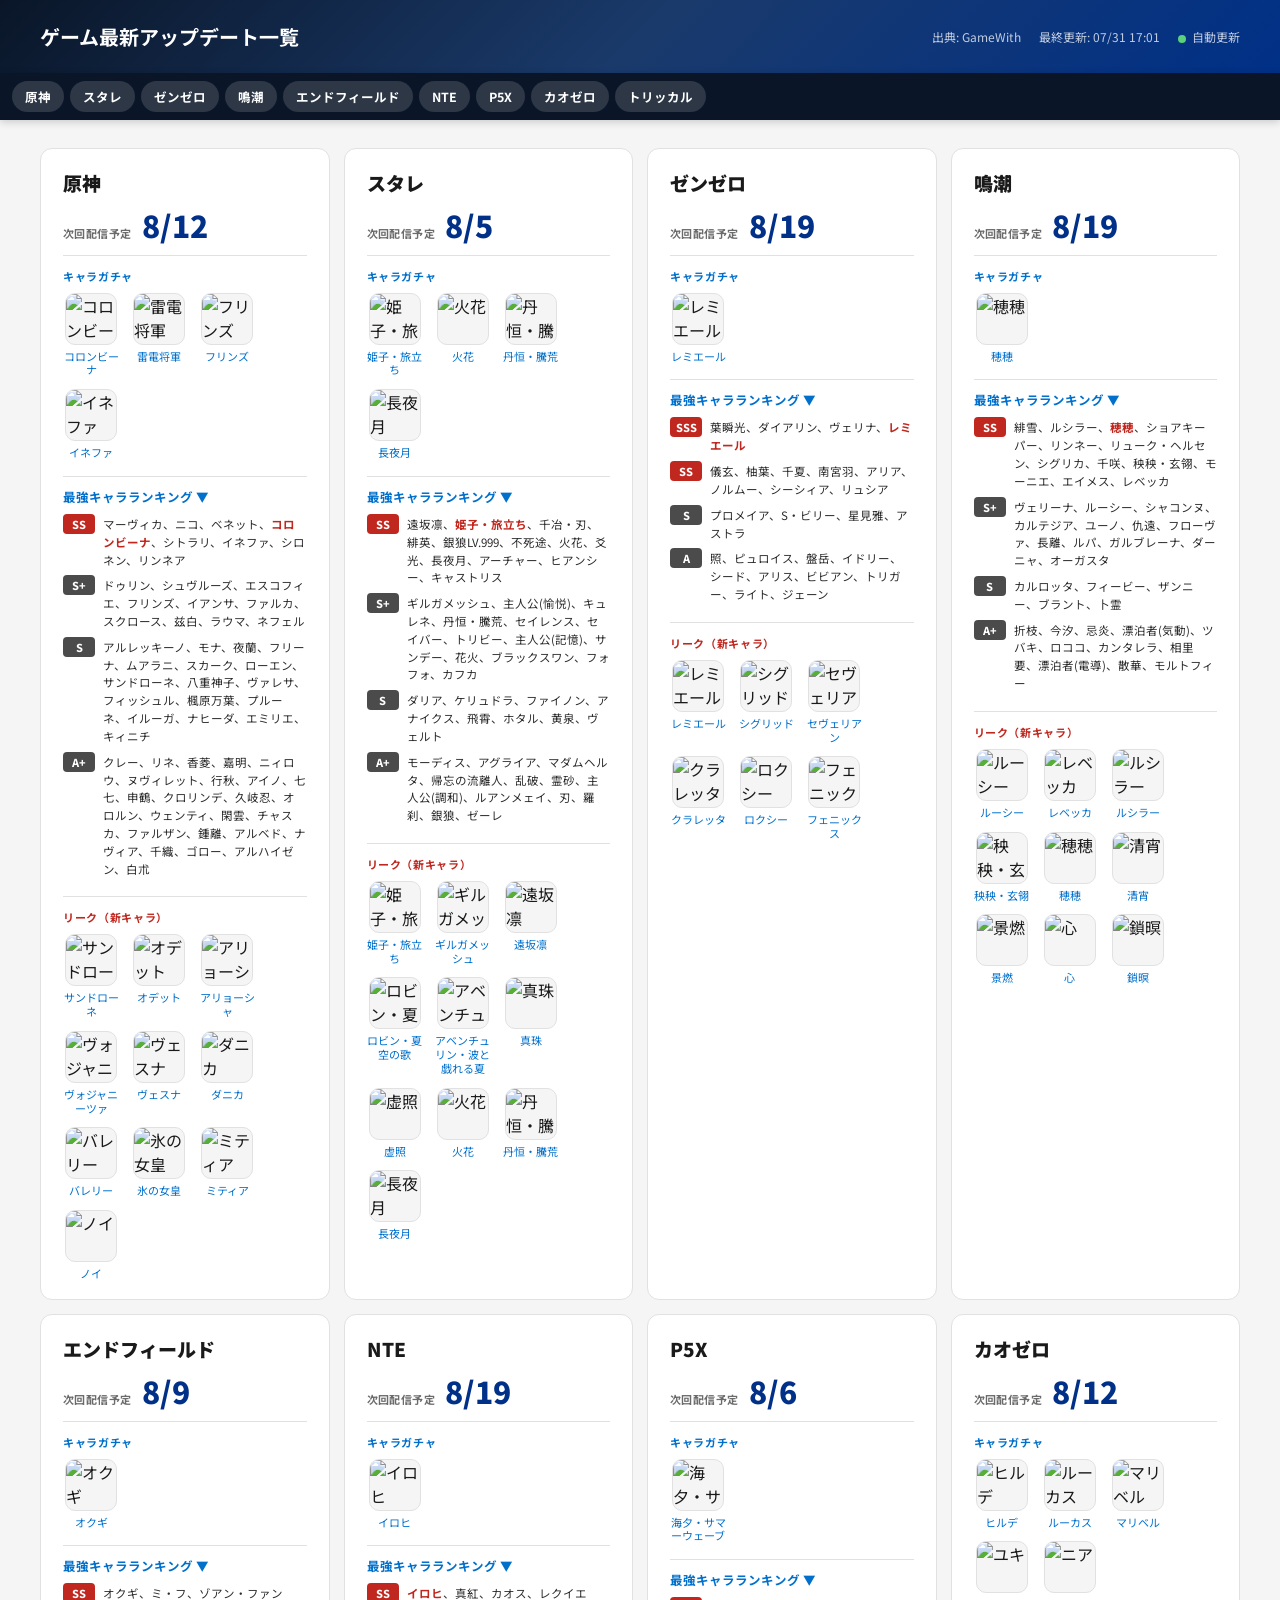
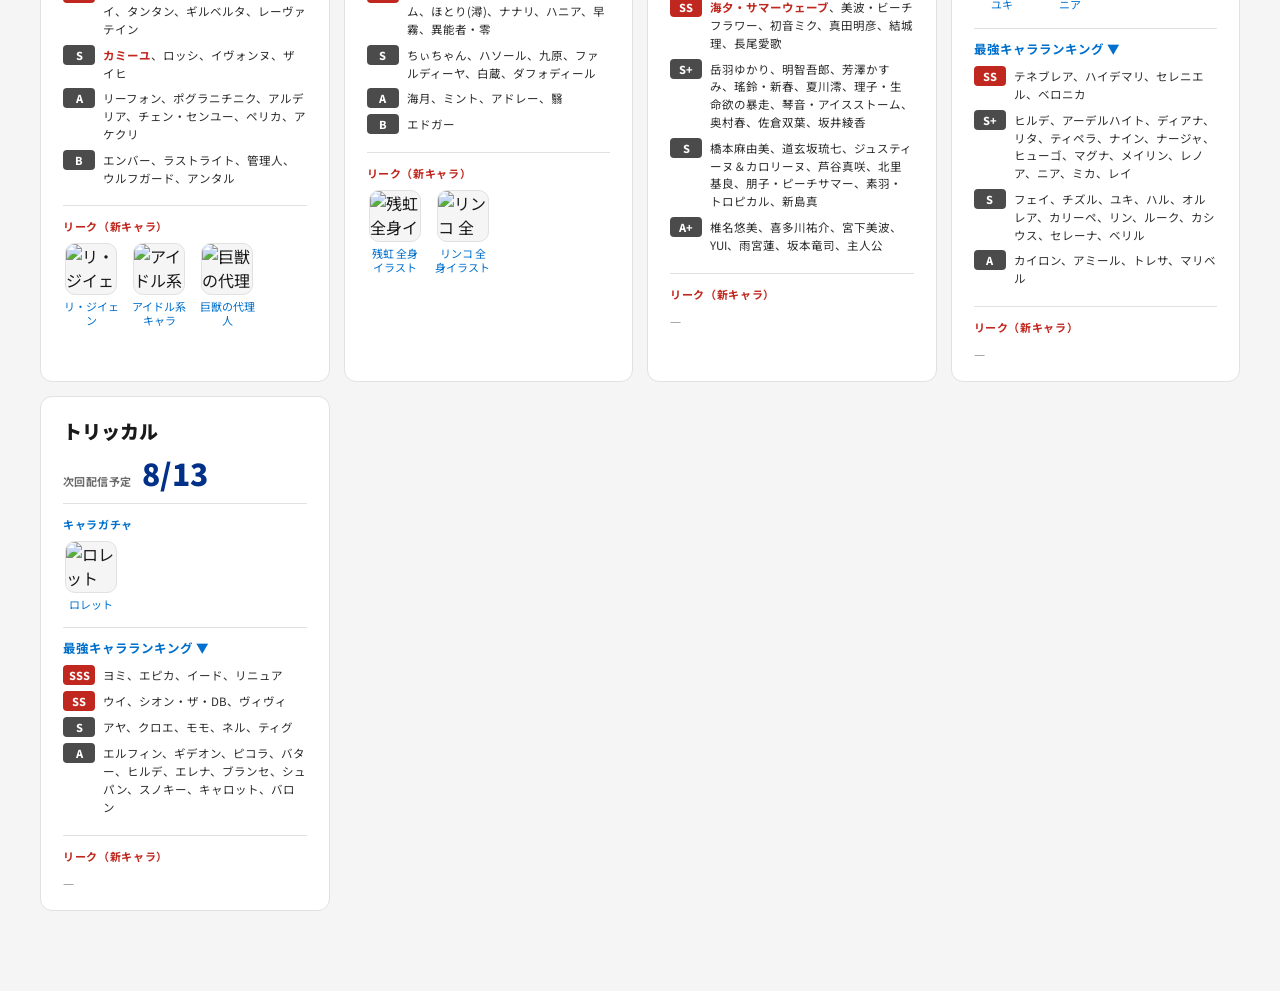
==== commit 34c34aa6: "fix: 複数の抽出不具合を是正。キャラガチャを開催中バナー(前半/後半スケジュール)優先に、pattern4ティアをSSS始まりに、P5X次回日のまで対応+過去manual_date無効、カオゼロの" ====
--- a/game-update-tracker/index.html
+++ b/game-update-tracker/index.html
@@ -149,7 +149,7 @@
   const tier = (g.tier && g.tier.length)
     ? `<div class="tier"><button class="tier-toggle" type="button" data-src="${esc(g.tier_url||'')}">最強キャラランキング ▼</button>`
       + `<div class="tier-body" hidden>`
-      + g.tier.map(t => `<div class="tier-row"><span class="tier-rank ${t.rank==='SS'?'ss':''}">${esc(t.rank)}</span><span class="tier-names">${t.chars.map(nm).join('、')}</span></div>`).join('')
+      + g.tier.map(t => `<div class="tier-row"><span class="tier-rank ${/^SS/.test(t.rank)?'ss':''}">${esc(t.rank)}</span><span class="tier-names">${t.chars.map(nm).join('、')}</span></div>`).join('')
       + `</div></div>`
     : '';
   const gachaHead = g.gacha_url
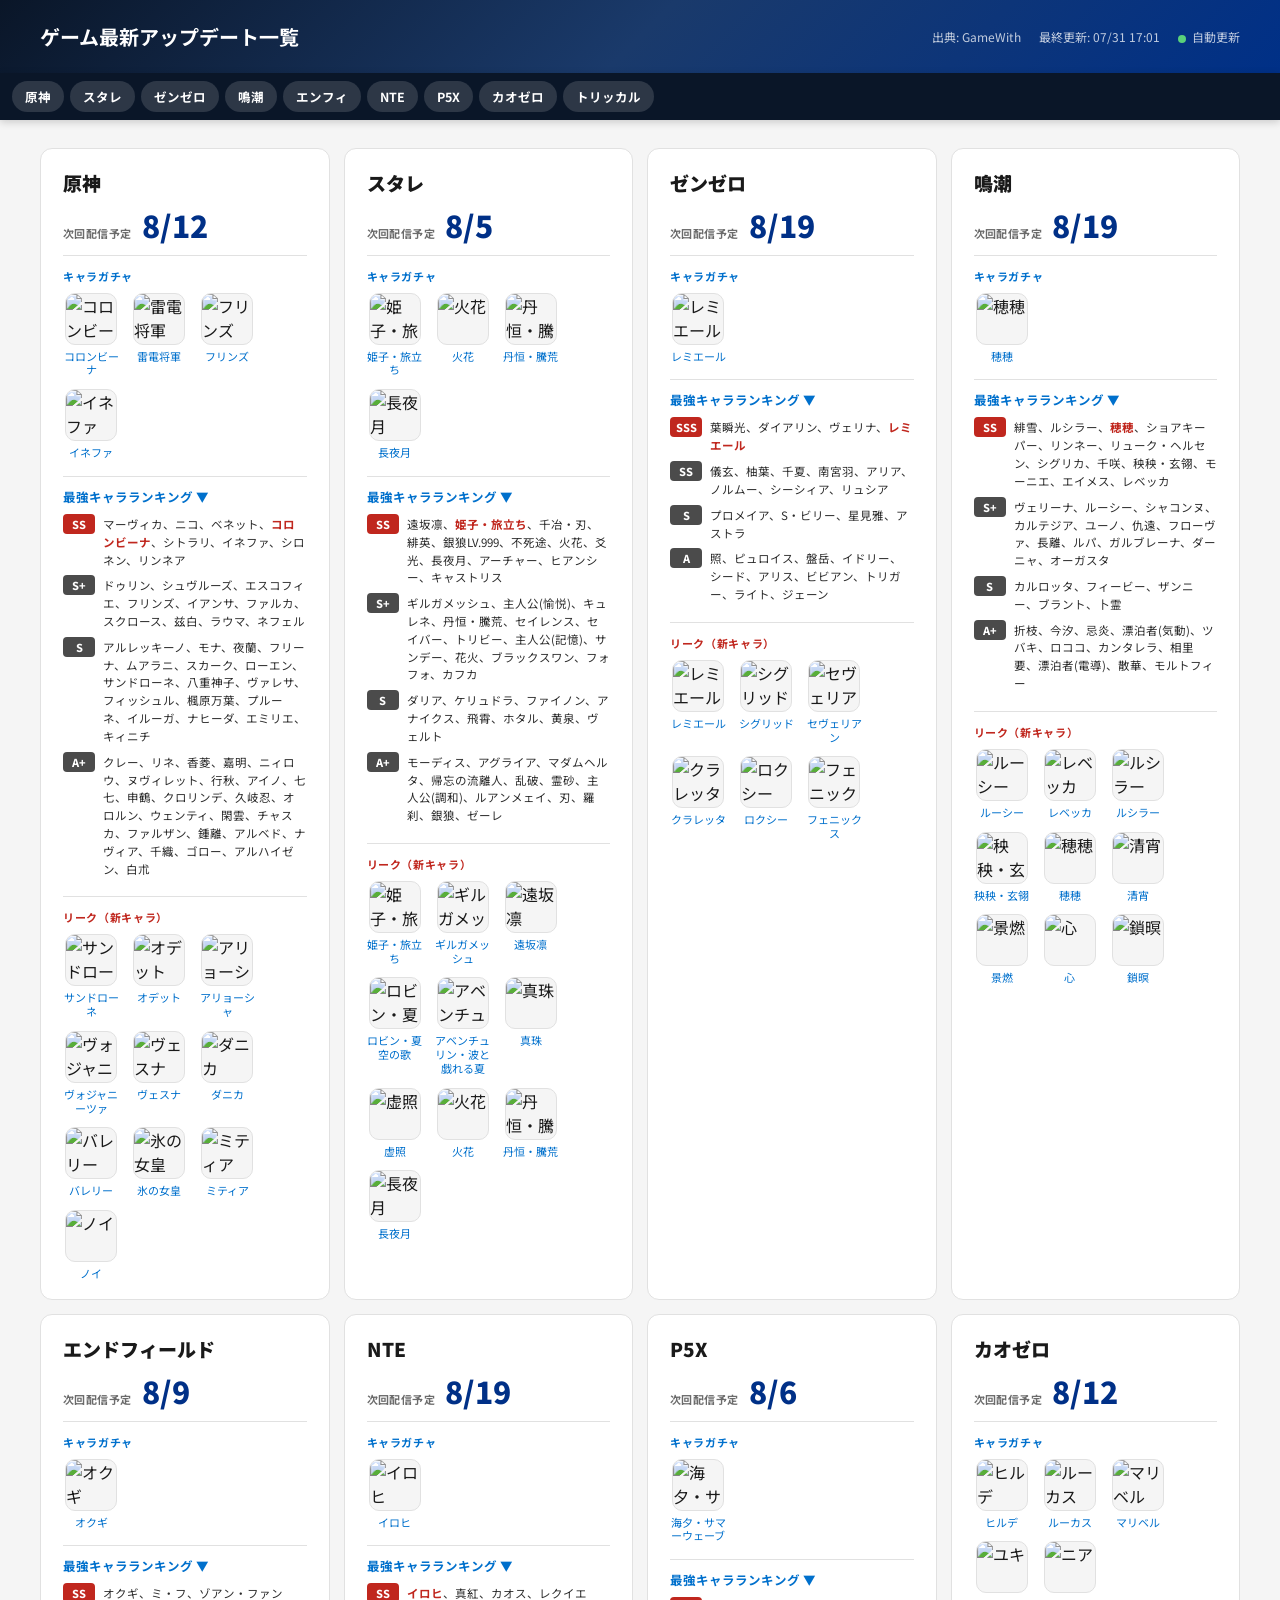
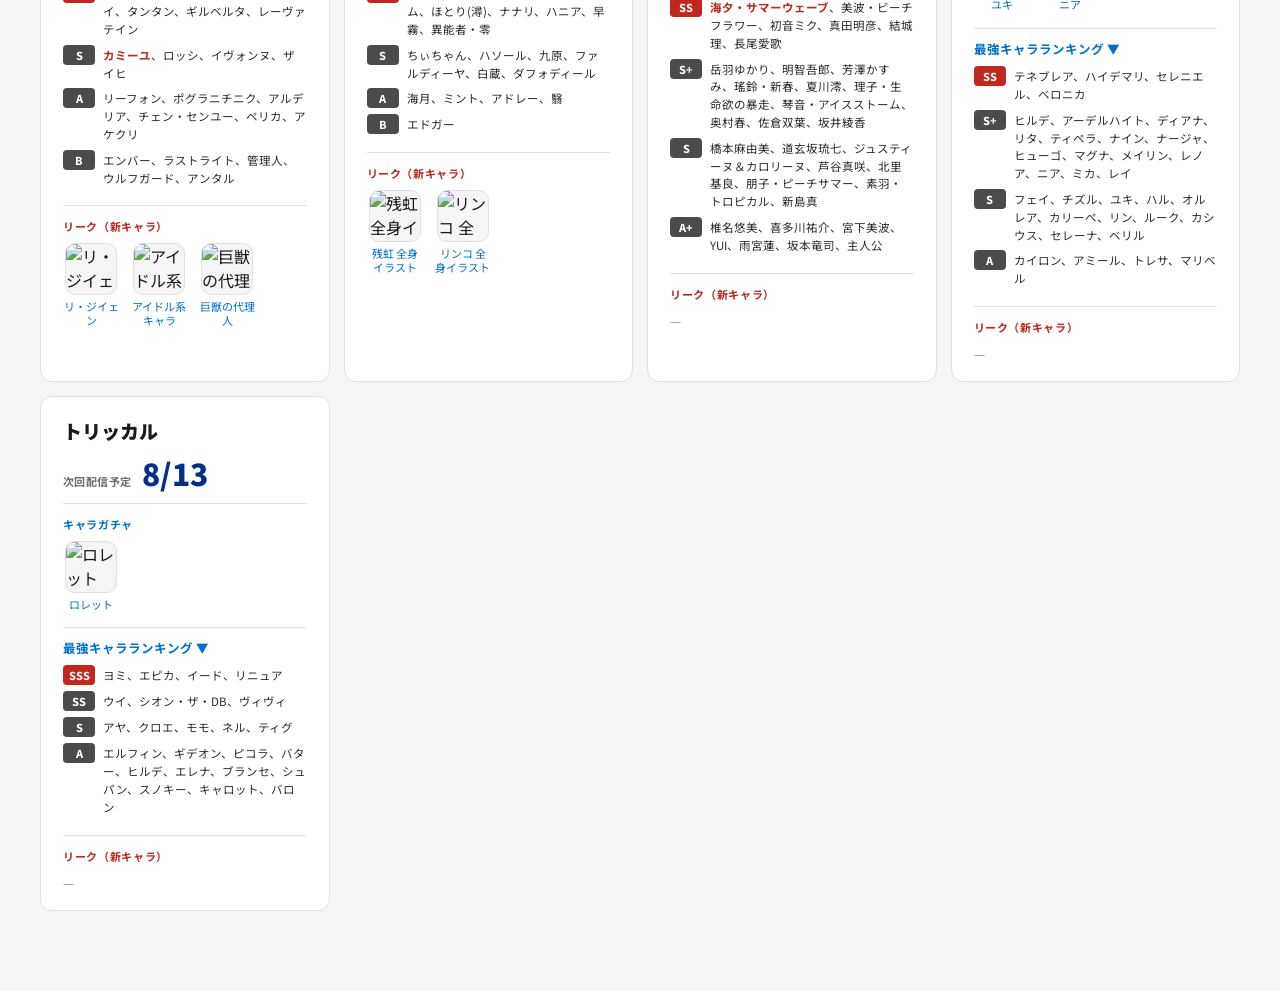
==== commit 87969b1e: "change: ティアの赤ハイライトを最上位ランクのみに。ヘッダーメニューのエンドフィールドをエンフィに短縮" ====
--- a/game-update-tracker/index.html
+++ b/game-update-tracker/index.html
@@ -149,7 +149,7 @@
   const tier = (g.tier && g.tier.length)
     ? `<div class="tier"><button class="tier-toggle" type="button" data-src="${esc(g.tier_url||'')}">最強キャラランキング ▼</button>`
       + `<div class="tier-body" hidden>`
-      + g.tier.map(t => `<div class="tier-row"><span class="tier-rank ${/^SS/.test(t.rank)?'ss':''}">${esc(t.rank)}</span><span class="tier-names">${t.chars.map(nm).join('、')}</span></div>`).join('')
+      + g.tier.map((t,ri) => `<div class="tier-row"><span class="tier-rank ${ri===0?'ss':''}">${esc(t.rank)}</span><span class="tier-names">${t.chars.map(nm).join('、')}</span></div>`).join('')
       + `</div></div>`
     : '';
   const gachaHead = g.gacha_url
@@ -175,7 +175,7 @@
 function render(data){
   grid.innerHTML = data.games.map(cardHTML).join('');
   document.getElementById('gamenav').innerHTML =
-    data.games.map(g => `<a href="#g-${g.id}">${esc(g.short||g.name)}</a>`).join('');
+    data.games.map(g => `<a href="#g-${g.id}">${esc(g.short==='エンドフィールド'?'エンフィ':(g.short||g.name))}</a>`).join('');
   document.getElementById('updatedAt').textContent = '最終更新: ' + fmtTime(data.updated_at);
 }
 // mode: 'server'（ローカルサーバ接続）/ 'static'（Pages等・data.json直読み）/ 'off'
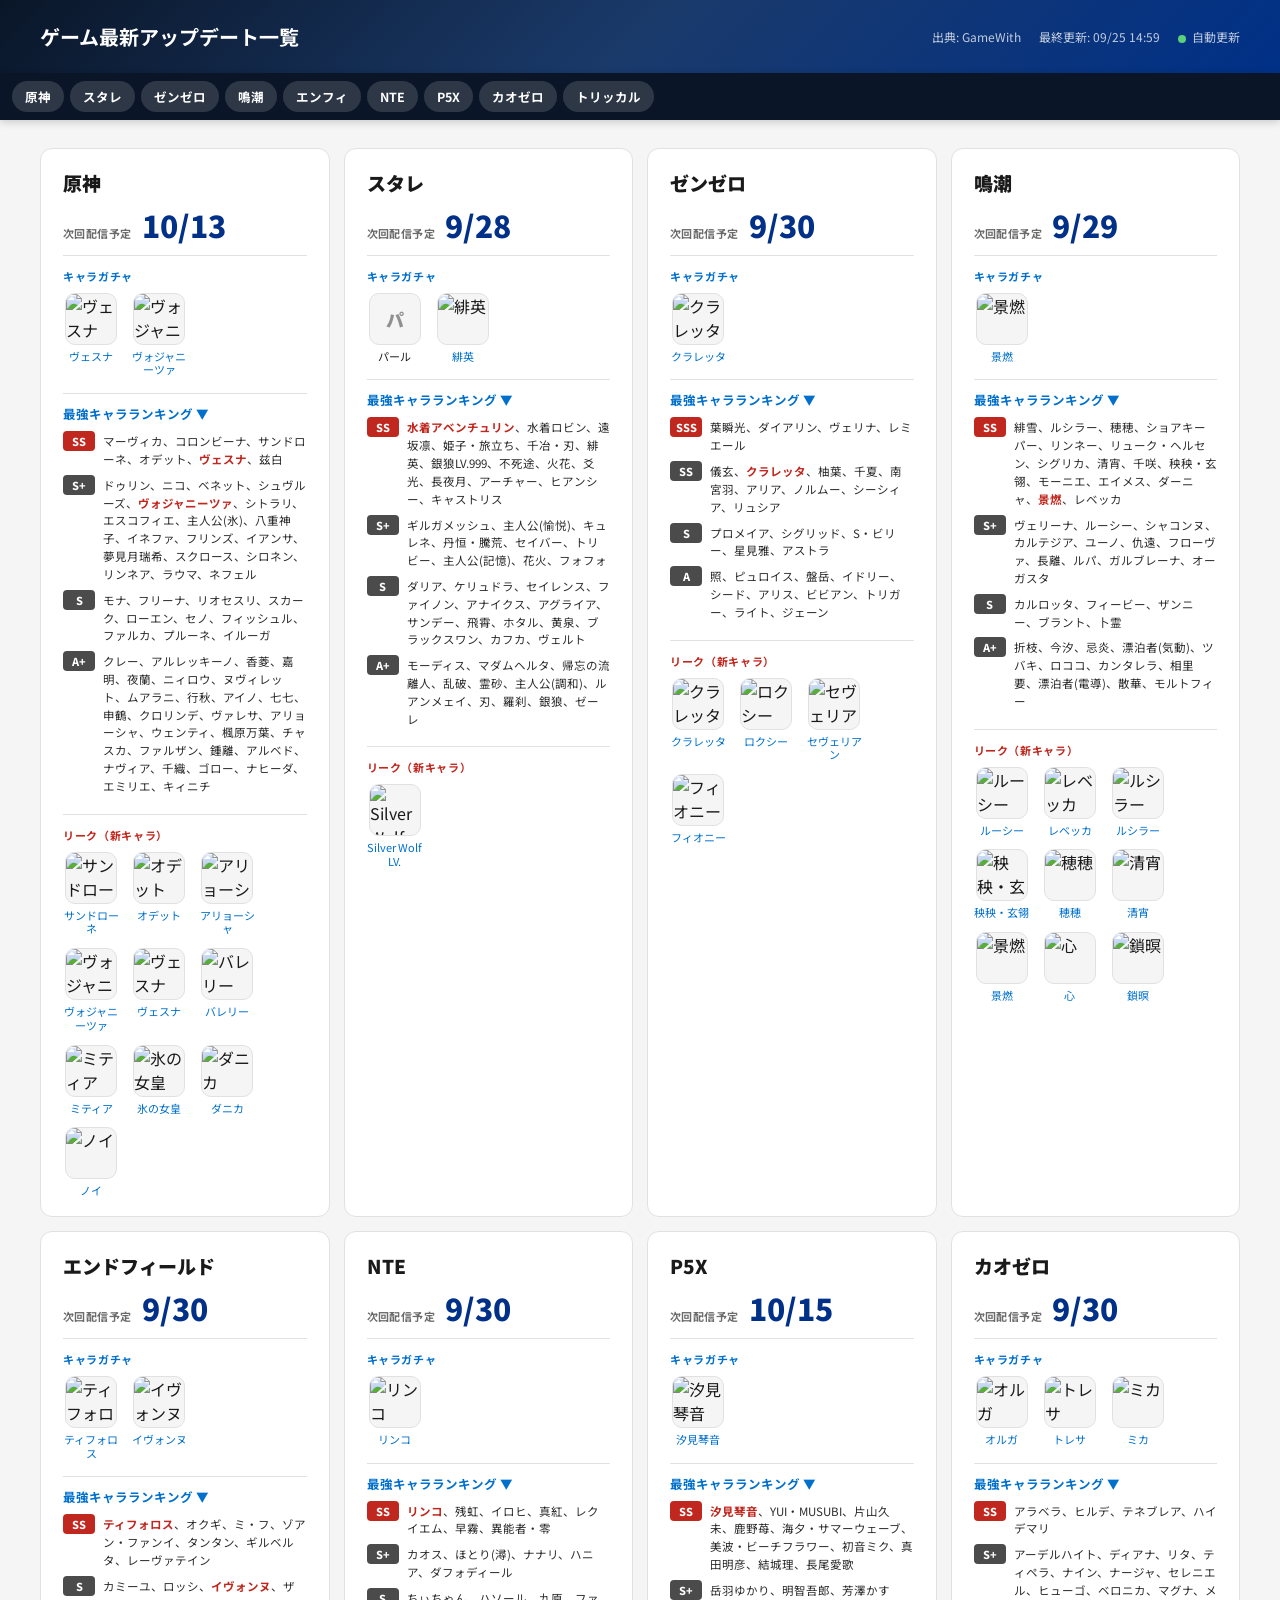
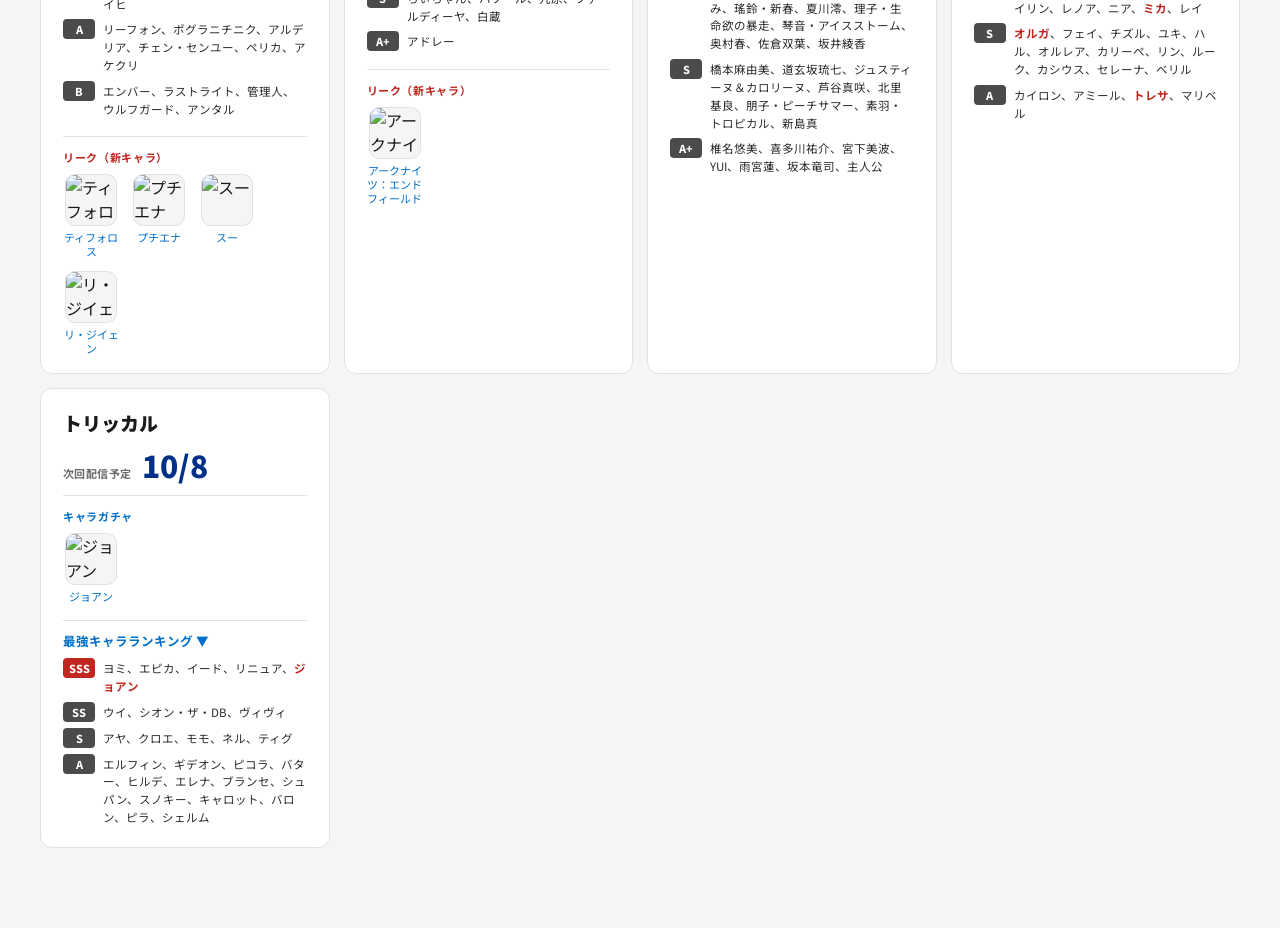
==== commit fe29ae4f: "Fix leak links and hide unsupported leak sections Co-authored-by: Copilot App <223556219+Copilot@use" ====
--- a/game-update-tracker/index.html
+++ b/game-update-tracker/index.html
@@ -159,7 +159,9 @@
   const leakHead = g.leak_url
     ? `<a class="chars-h lk" href="${esc(g.leak_url)}" target="_blank" rel="noopener">リーク（新キャラ）</a>`
     : `<div class="chars-h">リーク（新キャラ）</div>`;
-  const leakSec = `<div class="chars-sec leak">${leakHead}${charsBlock(g.leak_characters, g.leak_url)}</div>`;
+  const leakSec = g.gamsgo
+    ? `<div class="chars-sec leak">${leakHead}${charsBlock(g.leak_characters, g.leak_url)}</div>`
+    : '';
   const err = g.error ? `<div class="errmsg">取得エラー: ${esc(g.error)}</div>` : '';
   return `
   <div class="card${g.error?' err':''}" id="g-${g.id}" data-id="${g.id}">
